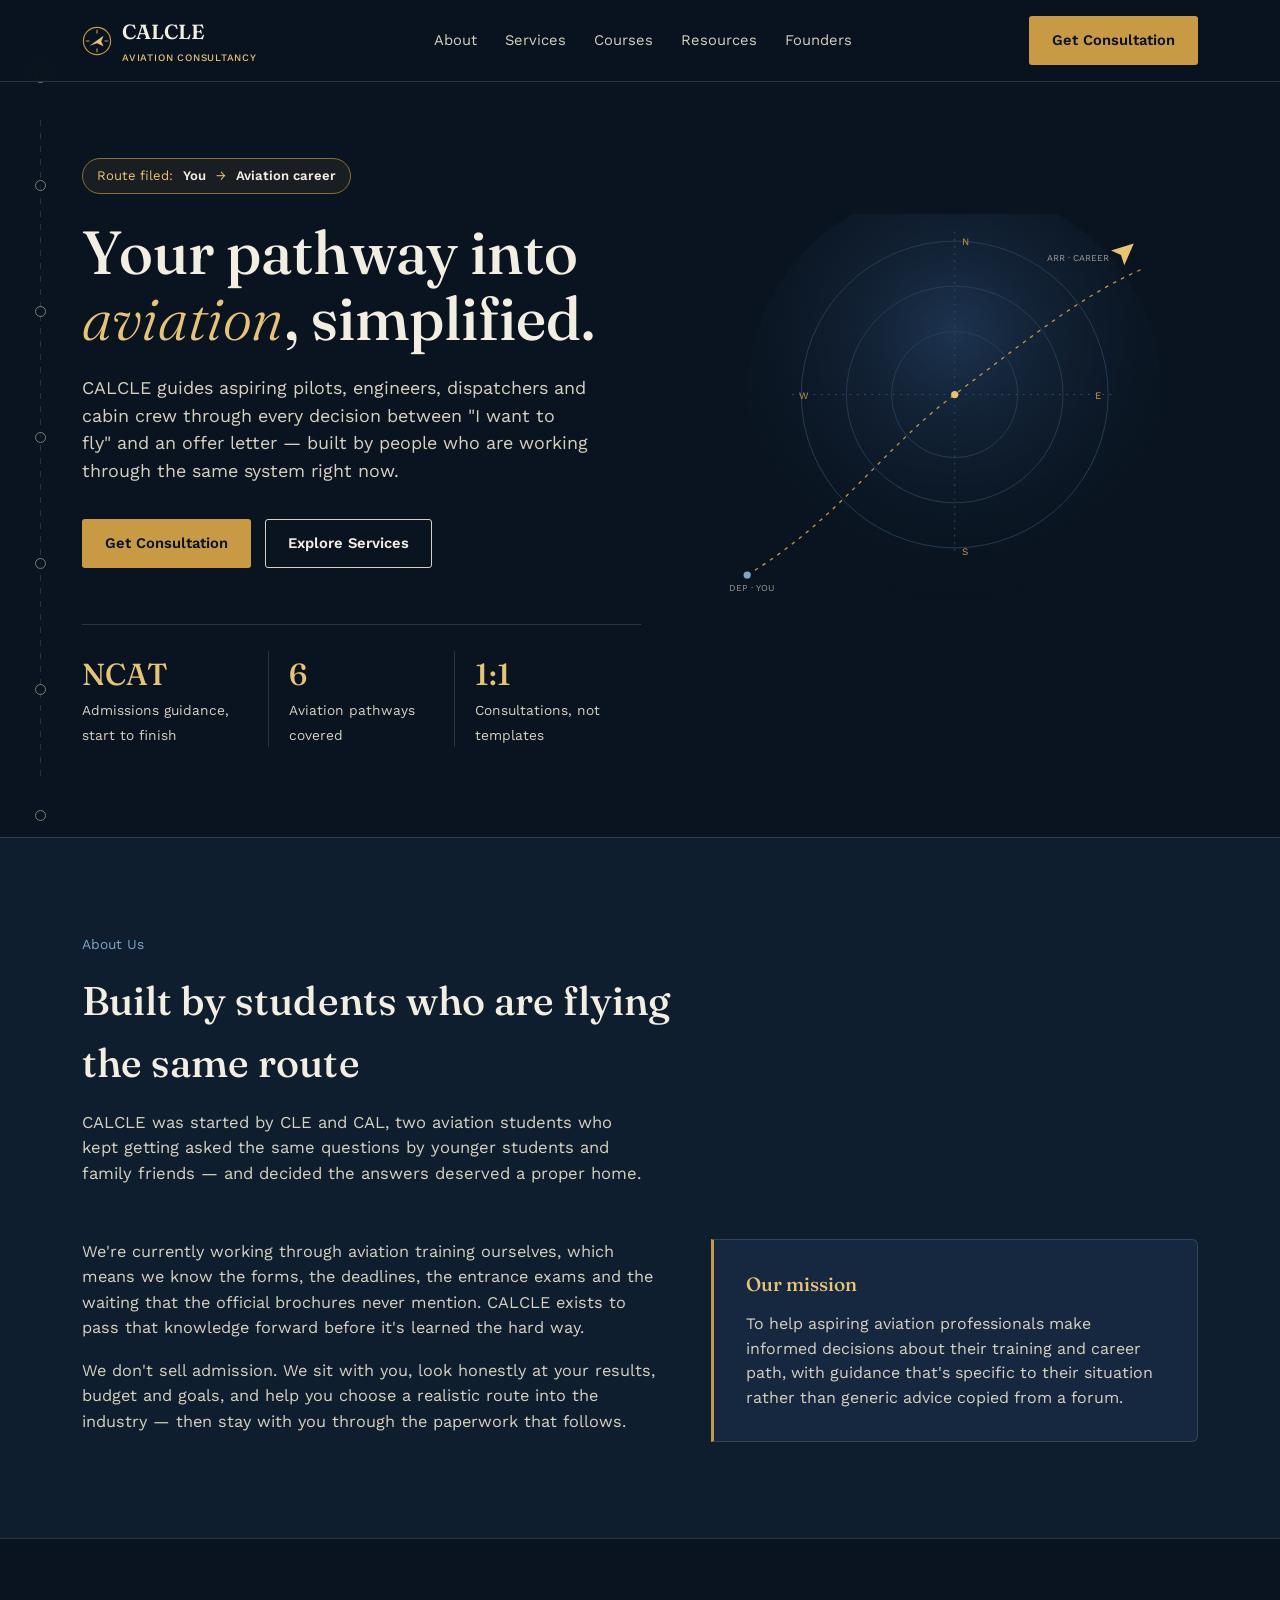
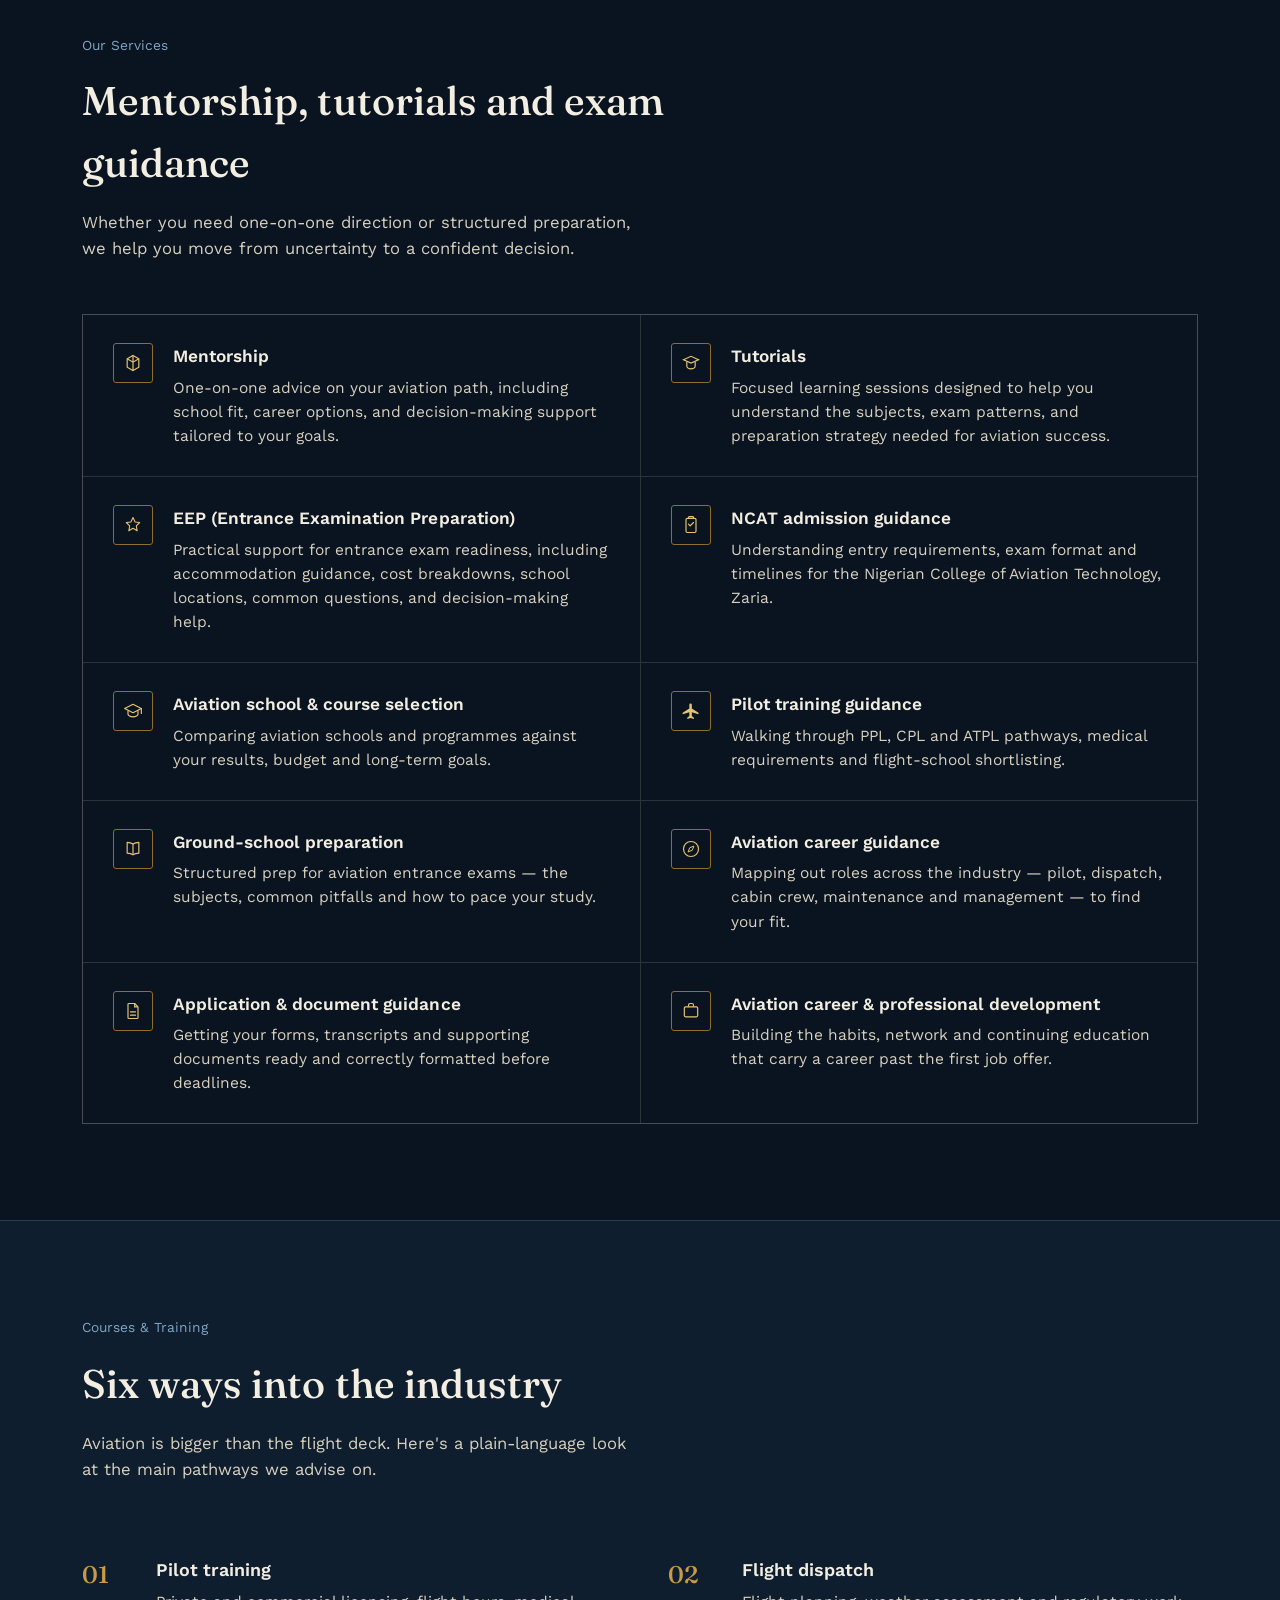
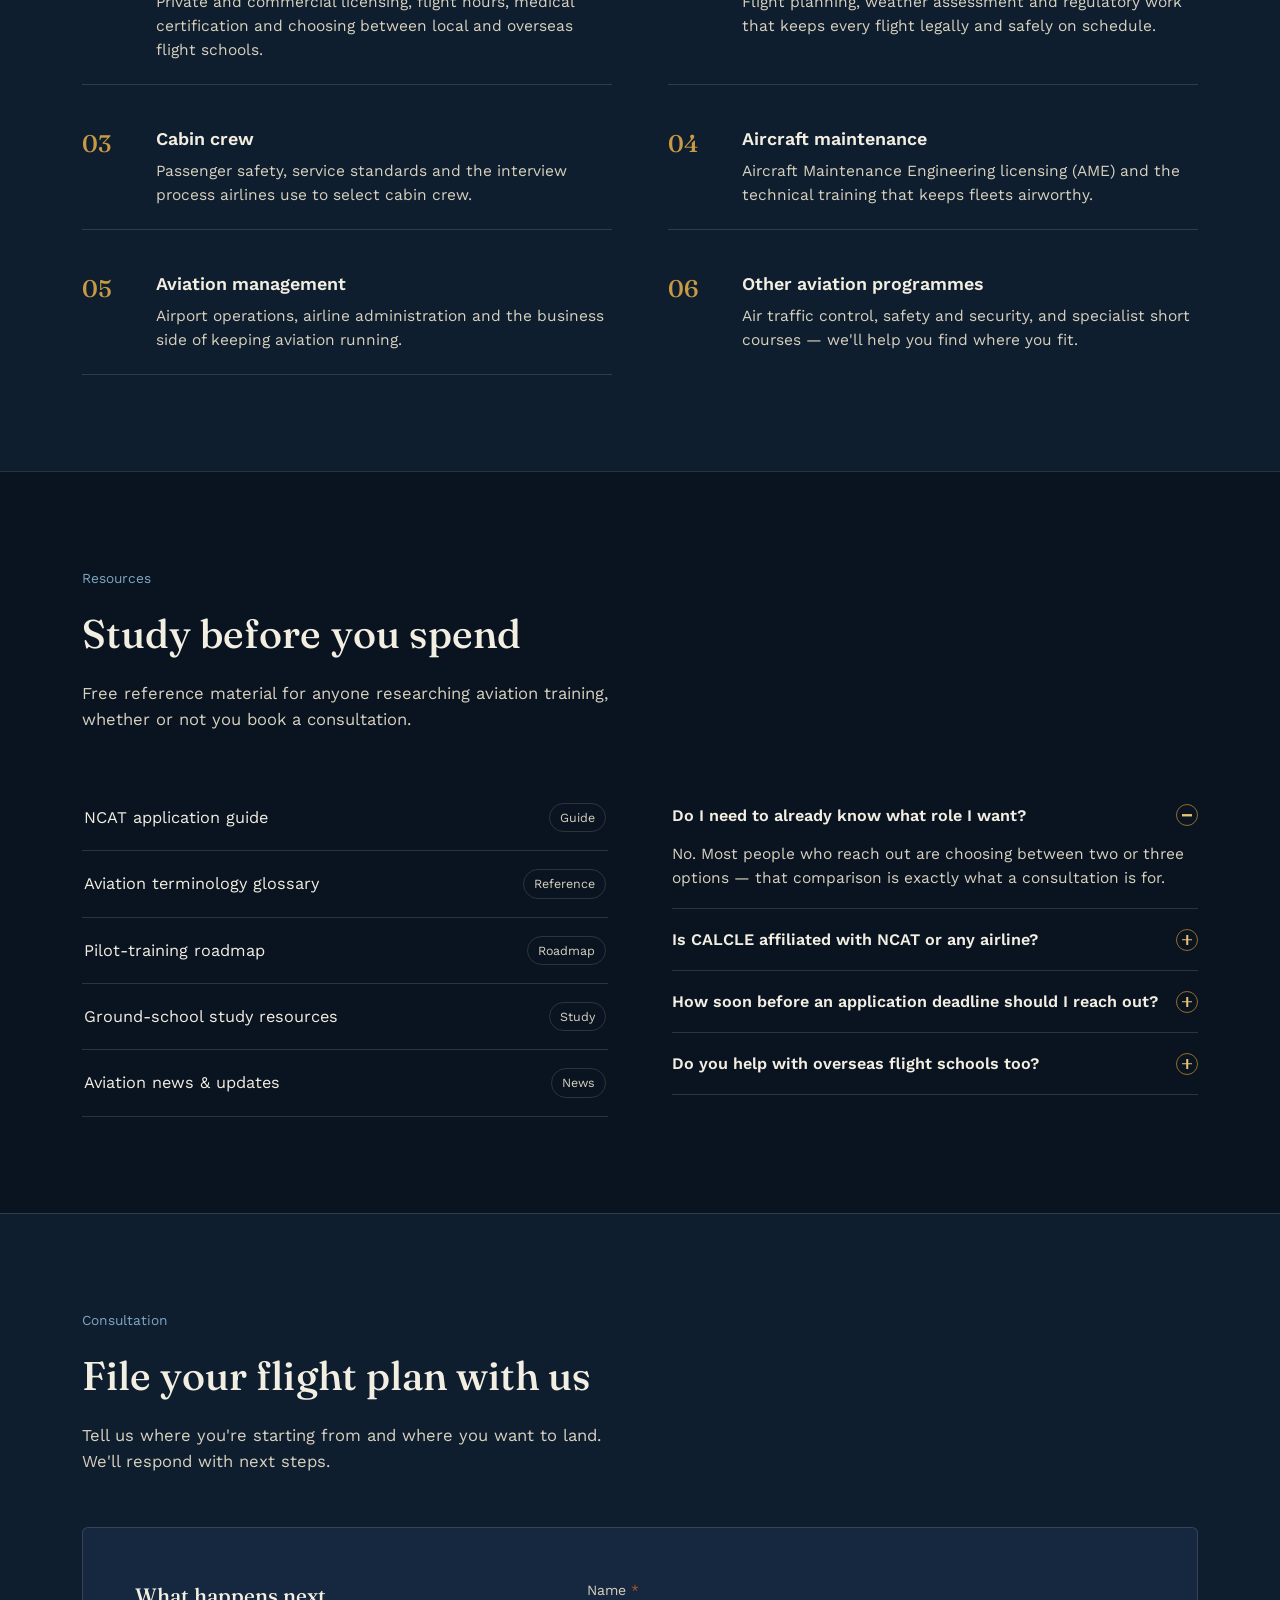
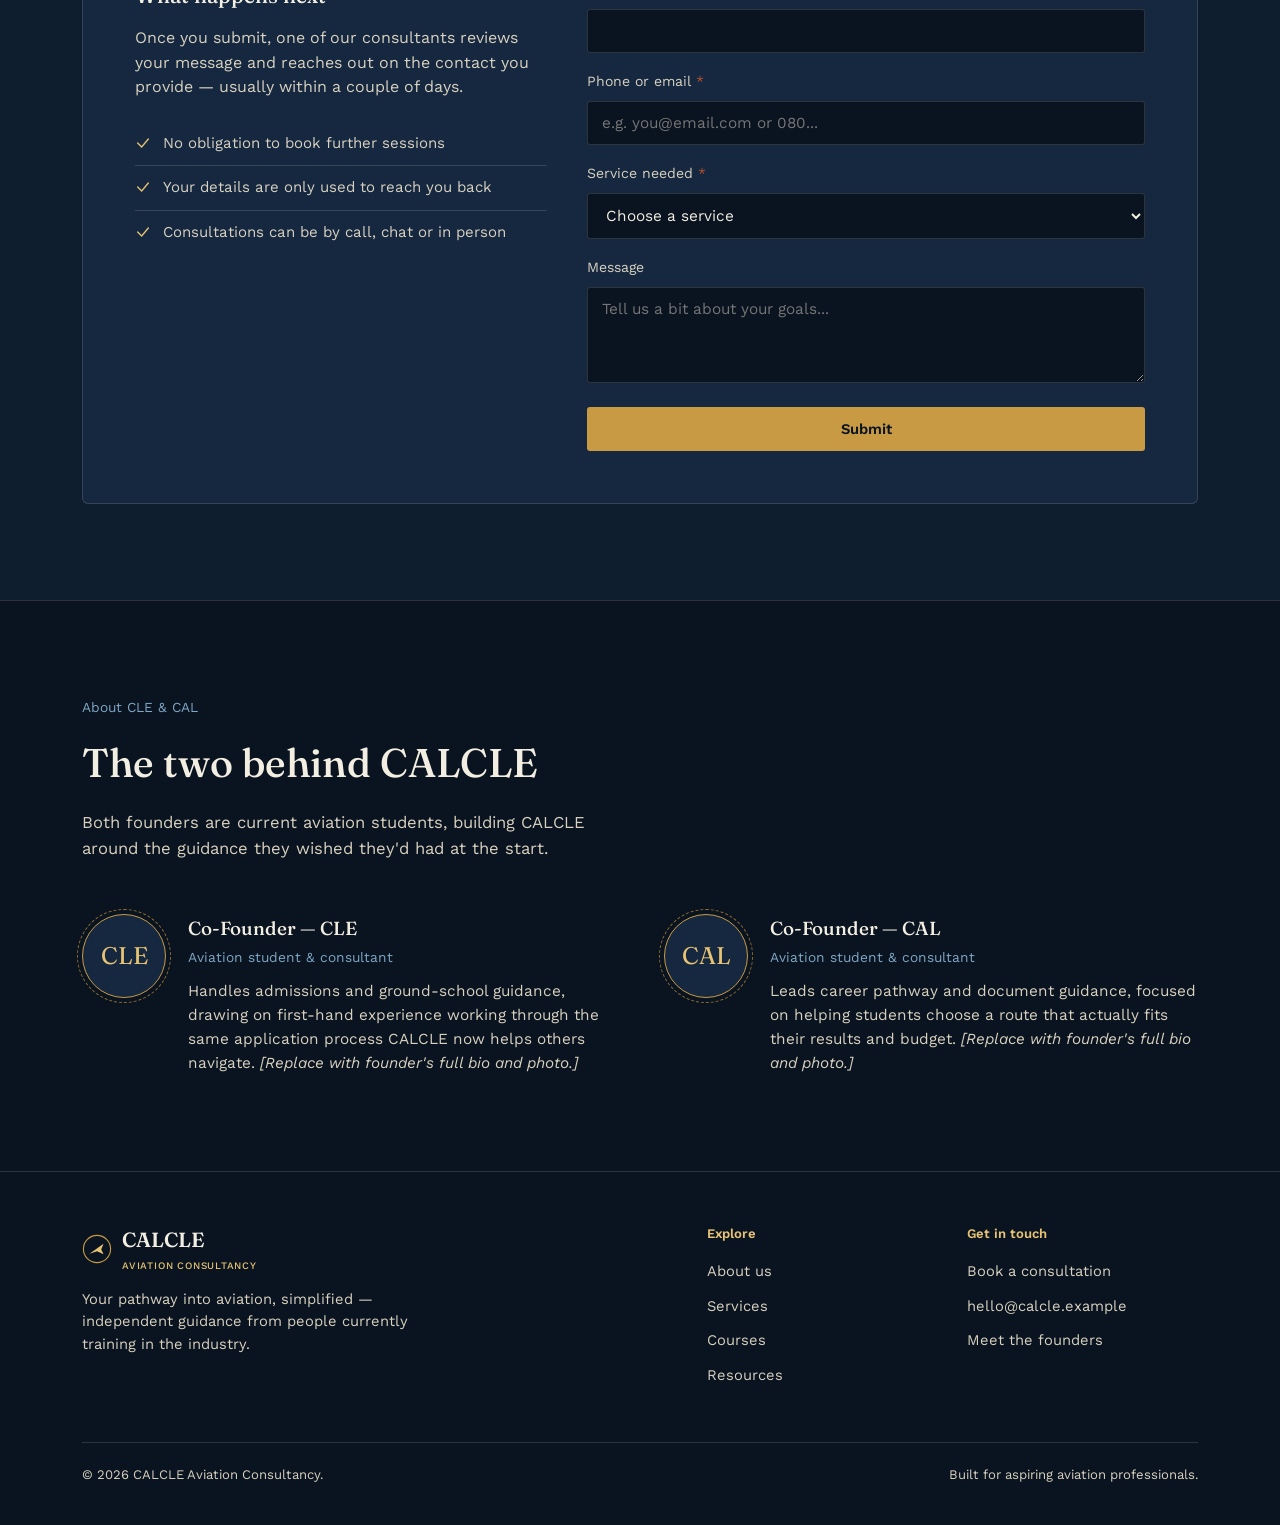
==== index.html @ 0a163676 "new update" ====
<!DOCTYPE html>
<html lang="en">
<head>
<meta charset="UTF-8">
<meta name="viewport" content="width=device-width, initial-scale=1.0">
<title>CALCLE Aviation Consultancy — Your pathway into aviation, simplified</title>
<link rel="preconnect" href="https://fonts.googleapis.com">
<link rel="preconnect" href="https://fonts.gstatic.com" crossorigin>
<link href="https://fonts.googleapis.com/css2?family=Fraunces:ital,opsz,wght@0,9..144,300;0,9..144,500;0,9..144,600;1,9..144,400&family=Work+Sans:wght@400;500;600;700&display=swap" rel="stylesheet">
<link rel="stylesheet" href="styles.css">
</head>
<body>

<div class="route-rail" id="routeRail">
  <div class="wp" data-target="home" style="top:8%"><span>Home</span></div>
  <div class="wp" data-target="about" style="top:20%"><span>About</span></div>
  <div class="wp" data-target="services" style="top:34%"><span>Services</span></div>
  <div class="wp" data-target="courses" style="top:48%"><span>Courses</span></div>
  <div class="wp" data-target="resources" style="top:62%"><span>Resources</span></div>
  <div class="wp" data-target="consultation" style="top:76%"><span>Consultation</span></div>
  <div class="wp" data-target="founders" style="top:90%"><span>Founders</span></div>
</div>

<header>
  <div class="header-inner">
    <a href="#home" class="brand">
      <svg viewBox="0 0 32 32" fill="none" xmlns="http://www.w3.org/2000/svg">
        <circle cx="16" cy="16" r="14.5" stroke="#C99A44" stroke-width="1.2"/>
        <path d="M16 4v4M16 24v4M4 16h4M24 16h4" stroke="#C99A44" stroke-width="1.2"/>
        <path d="M8 21L23 10.5L20.5 16.5L23 21.5L16 18.5L8 21Z" fill="#E7C374"/>
      </svg>
      <span>CALCLE<small>AVIATION CONSULTANCY</small></span>
    </a>
    <nav class="primary" aria-label="Primary">
      <ul>
        <li><a href="#about">About</a></li>
        <li><a href="#services">Services</a></li>
        <li><a href="#courses">Courses</a></li>
        <li><a href="#resources">Resources</a></li>
        <li><a href="#founders">Founders</a></li>
      </ul>
    </nav>
    <a href="#consultation" class="btn btn-primary header-cta">Get Consultation</a>
    <button class="menu-toggle" id="menuToggle" aria-label="Open menu" aria-expanded="false">
      <svg width="20" height="20" viewBox="0 0 24 24" fill="none"><path d="M3 6h18M3 12h18M3 18h18" stroke="#F3EEE2" stroke-width="1.6" stroke-linecap="round"/></svg>
    </button>
  </div>
  <div class="mobile-nav" id="mobileNav">
    <a href="#about">About</a>
    <a href="#services">Services</a>
    <a href="#courses">Courses</a>
    <a href="#resources">Resources</a>
    <a href="#founders">Founders</a>
    <a href="#consultation" class="btn btn-primary">Get Consultation</a>
  </div>
</header>

<main>

  <!-- HOME -->
  <section class="hero" id="home">
    <div class="wrap">
      <div class="hero-copy">
        <span class="flight-tag">Route filed: <b>You</b> → <b>Aviation career</b></span>
        <h1>Your pathway into <em>aviation</em>, simplified.</h1>
        <p class="lede">CALCLE guides aspiring pilots, engineers, dispatchers and cabin crew through every decision between "I want to fly" and an offer letter — built by people who are working through the same system right now.</p>
        <div class="cta-row">
          <a href="#consultation" class="btn btn-primary">Get Consultation</a>
          <a href="#services" class="btn btn-ghost">Explore Services</a>
        </div>
        <div class="hero-stats">
          <div><strong>NCAT</strong><span>Admissions guidance, start to finish</span></div>
          <div><strong>6</strong><span>Aviation pathways covered</span></div>
          <div><strong>1:1</strong><span>Consultations, not templates</span></div>
        </div>
      </div>
      <div class="hero-art" aria-hidden="true">
        <svg viewBox="0 0 560 520" xmlns="http://www.w3.org/2000/svg">
          <defs>
            <radialGradient id="glow" cx="50%" cy="35%" r="65%">
              <stop offset="0%" stop-color="#1D3450"/>
              <stop offset="100%" stop-color="#0A1420" stop-opacity="0"/>
            </radialGradient>
          </defs>
          <circle cx="290" cy="200" r="230" fill="url(#glow)"/>
          <g stroke="#2A4058" stroke-width="1">
            <circle cx="290" cy="200" r="170" fill="none"/>
            <circle cx="290" cy="200" r="120" fill="none"/>
            <circle cx="290" cy="200" r="70" fill="none"/>
          </g>
          <g stroke="#3A5470" stroke-width="1" stroke-dasharray="1 7" stroke-linecap="round">
            <line x1="290" y1="20" x2="290" y2="380"/>
            <line x1="110" y1="200" x2="470" y2="200"/>
          </g>
          <g fill="#C99A44" font-family="Work Sans" font-size="11">
            <text x="298" y="34">N</text>
            <text x="298" y="378">S</text>
            <text x="446" y="205">E</text>
            <text x="118" y="205">W</text>
          </g>
          <path d="M60 400 C 160 340, 210 260, 290 200 S 430 90, 500 60" stroke="#C99A44" stroke-width="1.4" fill="none" stroke-dasharray="4 6"/>
          <circle cx="60" cy="400" r="4" fill="#7FA6C4"/>
          <circle cx="290" cy="200" r="4" fill="#E7C374"/>
          <g transform="translate(478,42) rotate(48)">
            <path d="M0 -14 L11 10 L0 5 L-11 10 Z" fill="#E7C374"/>
          </g>
          <g fill="#D8D1BF" font-family="Work Sans" font-size="10" opacity="0.7">
            <text x="40" y="418">DEP · YOU</text>
            <text x="392" y="52">ARR · CAREER</text>
          </g>
        </svg>
      </div>
    </div>
  </section>

  <!-- ABOUT -->
  <section class="section alt" id="about">
    <div class="wrap">
      <div class="section-head">
        <span class="kicker">About Us</span>
        <h2>Built by students who are flying the same route</h2>
        <p>CALCLE was started by CLE and CAL, two aviation students who kept getting asked the same questions by younger students and family friends — and decided the answers deserved a proper home.</p>
      </div>
      <div class="about-grid">
        <div class="about-copy">
          <p>We're currently working through aviation training ourselves, which means we know the forms, the deadlines, the entrance exams and the waiting that the official brochures never mention. CALCLE exists to pass that knowledge forward before it's learned the hard way.</p>
          <p>We don't sell admission. We sit with you, look honestly at your results, budget and goals, and help you choose a realistic route into the industry — then stay with you through the paperwork that follows.</p>
        </div>
        <div class="mission-card">
          <h3>Our mission</h3>
          <p>To help aspiring aviation professionals make informed decisions about their training and career path, with guidance that's specific to their situation rather than generic advice copied from a forum.</p>
        </div>
      </div>
    </div>
  </section>

  <!-- SERVICES -->
  <section class="section" id="services">
    <div class="wrap">
      <div class="section-head">
        <span class="kicker">Our Services</span>
        <h2>Mentorship, tutorials and exam guidance</h2>
        <p>Whether you need one-on-one direction or structured preparation, we help you move from uncertainty to a confident decision.</p>
      </div>
      <div class="service-list">
        <div class="service-strip">
          <div class="icon">
            <svg viewBox="0 0 24 24" fill="none"><path d="M12 3l7 4v10l-7 4-7-4V7l7-4z" stroke="currentColor" stroke-width="1.4"/><path d="M12 3v18M5 7l7 4 7-4" stroke="currentColor" stroke-width="1.4"/></svg>
          </div>
          <div><h3>Mentorship</h3><p>One-on-one advice on your aviation path, including school fit, career options, and decision-making support tailored to your goals.</p></div>
        </div>
        <div class="service-strip">
          <div class="icon">
            <svg viewBox="0 0 24 24" fill="none"><path d="M3 8l9-4 9 4-9 4-9-4z" stroke="currentColor" stroke-width="1.4"/><path d="M7 10.5V16c0 1.4 2.2 3 5 3s5-1.6 5-3v-5.5" stroke="currentColor" stroke-width="1.4"/></svg>
          </div>
          <div><h3>Tutorials</h3><p>Focused learning sessions designed to help you understand the subjects, exam patterns, and preparation strategy needed for aviation success.</p></div>
        </div>
        <div class="service-strip">
          <div class="icon">
            <svg viewBox="0 0 24 24" fill="none"><path d="M12 3l2.5 5.5L20 9l-4 4 1 6-5-3-5 3 1-6-4-4 5.5-.5L12 3z" stroke="currentColor" stroke-width="1.3" stroke-linejoin="round"/></svg>
          </div>
          <div><h3>EEP (Entrance Examination Preparation)</h3><p>Practical support for entrance exam readiness, including accommodation guidance, cost breakdowns, school locations, common questions, and decision-making help.</p></div>
        </div>
        <div class="service-strip">
          <div class="icon">
            <svg viewBox="0 0 24 24" fill="none"><rect x="6" y="4" width="12" height="17" rx="1.5" stroke="currentColor" stroke-width="1.4"/><path d="M9 4V3a1 1 0 011-1h4a1 1 0 011 1v1" stroke="currentColor" stroke-width="1.4"/><path d="M9 11l2 2 4-4" stroke="currentColor" stroke-width="1.4" stroke-linecap="round" stroke-linejoin="round"/></svg>
          </div>
          <div><h3>NCAT admission guidance</h3><p>Understanding entry requirements, exam format and timelines for the Nigerian College of Aviation Technology, Zaria.</p></div>
        </div>
        <div class="service-strip">
          <div class="icon">
            <svg viewBox="0 0 24 24" fill="none"><path d="M12 4L2 9l10 5 10-5-10-5z" stroke="currentColor" stroke-width="1.4" stroke-linejoin="round"/><path d="M6 11.5V16c0 1.4 2.7 3 6 3s6-1.6 6-3v-4.5" stroke="currentColor" stroke-width="1.4"/><path d="M22 9v6" stroke="currentColor" stroke-width="1.4" stroke-linecap="round"/></svg>
          </div>
          <div><h3>Aviation school &amp; course selection</h3><p>Comparing aviation schools and programmes against your results, budget and long-term goals.</p></div>
        </div>
        <div class="service-strip">
          <div class="icon">
            <svg viewBox="0 0 24 24" fill="none"><path d="M21 16v-2l-8-5V4.5a1.5 1.5 0 00-3 0V9l-8 5v2l8-2.5V18l-2.5 2v1.5l4-1 4 1V20l-2.5-2v-4.5l8 2.5z" fill="currentColor"/></svg>
          </div>
          <div><h3>Pilot training guidance</h3><p>Walking through PPL, CPL and ATPL pathways, medical requirements and flight-school shortlisting.</p></div>
        </div>
        <div class="service-strip">
          <div class="icon">
            <svg viewBox="0 0 24 24" fill="none"><path d="M12 6c-1.8-1.3-4.3-2-7-2v13c2.7 0 5.2.7 7 2 1.8-1.3 4.3-2 7-2V4c-2.7 0-5.2.7-7 2z" stroke="currentColor" stroke-width="1.4" stroke-linejoin="round"/><path d="M12 6v13" stroke="currentColor" stroke-width="1.4"/></svg>
          </div>
          <div><h3>Ground-school preparation</h3><p>Structured prep for aviation entrance exams — the subjects, common pitfalls and how to pace your study.</p></div>
        </div>
        <div class="service-strip">
          <div class="icon">
            <svg viewBox="0 0 24 24" fill="none"><circle cx="12" cy="12" r="9" stroke="currentColor" stroke-width="1.4"/><path d="M15.5 8.5l-2 5-5 2 2-5 5-2z" stroke="currentColor" stroke-width="1.2" stroke-linejoin="round"/></svg>
          </div>
          <div><h3>Aviation career guidance</h3><p>Mapping out roles across the industry — pilot, dispatch, cabin crew, maintenance and management — to find your fit.</p></div>
        </div>
        <div class="service-strip">
          <div class="icon">
            <svg viewBox="0 0 24 24" fill="none"><path d="M7 3h7l4 4v13a1 1 0 01-1 1H7a1 1 0 01-1-1V4a1 1 0 011-1z" stroke="currentColor" stroke-width="1.4" stroke-linejoin="round"/><path d="M14 3v4h4" stroke="currentColor" stroke-width="1.4"/><path d="M9 13h6M9 17h6" stroke="currentColor" stroke-width="1.4" stroke-linecap="round"/></svg>
          </div>
          <div><h3>Application &amp; document guidance</h3><p>Getting your forms, transcripts and supporting documents ready and correctly formatted before deadlines.</p></div>
        </div>
        <div class="service-strip">
          <div class="icon">
            <svg viewBox="0 0 24 24" fill="none"><rect x="4" y="7" width="16" height="12" rx="1.5" stroke="currentColor" stroke-width="1.4"/><path d="M9 7V5a2 2 0 012-2h2a2 2 0 012 2v2" stroke="currentColor" stroke-width="1.4"/></svg>
          </div>
          <div><h3>Aviation career &amp; professional development</h3><p>Building the habits, network and continuing education that carry a career past the first job offer.</p></div>
        </div>
      </div>
    </div>
  </section>

  <!-- COURSES -->
  <section class="section alt" id="courses">
    <div class="wrap">
      <div class="section-head">
        <span class="kicker">Courses &amp; Training</span>
        <h2>Six ways into the industry</h2>
        <p>Aviation is bigger than the flight deck. Here's a plain-language look at the main pathways we advise on.</p>
      </div>
      <div class="pathways">
        <div class="pathway">
          <span class="code">01</span>
          <div><h3>Pilot training</h3><p>Private and commercial licensing, flight hours, medical certification and choosing between local and overseas flight schools.</p></div>
        </div>
        <div class="pathway">
          <span class="code">02</span>
          <div><h3>Flight dispatch</h3><p>Flight planning, weather assessment and regulatory work that keeps every flight legally and safely on schedule.</p></div>
        </div>
        <div class="pathway">
          <span class="code">03</span>
          <div><h3>Cabin crew</h3><p>Passenger safety, service standards and the interview process airlines use to select cabin crew.</p></div>
        </div>
        <div class="pathway">
          <span class="code">04</span>
          <div><h3>Aircraft maintenance</h3><p>Aircraft Maintenance Engineering licensing (AME) and the technical training that keeps fleets airworthy.</p></div>
        </div>
        <div class="pathway">
          <span class="code">05</span>
          <div><h3>Aviation management</h3><p>Airport operations, airline administration and the business side of keeping aviation running.</p></div>
        </div>
        <div class="pathway">
          <span class="code">06</span>
          <div><h3>Other aviation programmes</h3><p>Air traffic control, safety and security, and specialist short courses — we'll help you find where you fit.</p></div>
        </div>
      </div>
    </div>
  </section>

  <!-- RESOURCES -->
  <section class="section" id="resources">
    <div class="wrap">
      <div class="section-head">
        <span class="kicker">Resources</span>
        <h2>Study before you spend</h2>
        <p>Free reference material for anyone researching aviation training, whether or not you book a consultation.</p>
      </div>
      <div class="resource-grid">
        <div>
          <ul class="resource-links">
            <li><a href="#"><span>NCAT application guide</span><span class="tag">Guide</span></a></li>
            <li><a href="#"><span>Aviation terminology glossary</span><span class="tag">Reference</span></a></li>
            <li><a href="#"><span>Pilot-training roadmap</span><span class="tag">Roadmap</span></a></li>
            <li><a href="#"><span>Ground-school study resources</span><span class="tag">Study</span></a></li>
            <li><a href="#"><span>Aviation news &amp; updates</span><span class="tag">News</span></a></li>
          </ul>
        </div>
        <div class="faq">
          <details open>
            <summary>Do I need to already know what role I want?<span class="plus"></span></summary>
            <p>No. Most people who reach out are choosing between two or three options — that comparison is exactly what a consultation is for.</p>
          </details>
          <details>
            <summary>Is CALCLE affiliated with NCAT or any airline?<span class="plus"></span></summary>
            <p>No. We're an independent consultancy run by aviation students. We guide you through official processes; we don't represent any institution.</p>
          </details>
          <details>
            <summary>How soon before an application deadline should I reach out?<span class="plus"></span></summary>
            <p>As early as possible — ideally a few months out, since document gathering and exam prep both take time.</p>
          </details>
          <details>
            <summary>Do you help with overseas flight schools too?<span class="plus"></span></summary>
            <p>Yes, alongside Nigerian institutions like NCAT — we'll walk through what fits your budget and goals.</p>
          </details>
        </div>
      </div>
    </div>
  </section>

  <!-- CONSULTATION -->
  <section class="section alt" id="consultation">
    <div class="wrap">
      <div class="section-head">
        <span class="kicker">Consultation</span>
        <h2>File your flight plan with us</h2>
        <p>Tell us where you're starting from and where you want to land. We'll respond with next steps.</p>
      </div>
      <div class="consult-panel">
        <div class="consult-info">
          <h3>What happens next</h3>
          <p>Once you submit, one of our consultants reviews your message and reaches out on the contact you provide — usually within a couple of days.</p>
          <ul>
            <li><svg viewBox="0 0 24 24" fill="none"><path d="M4 12l6 6L20 6" stroke="currentColor" stroke-width="2" stroke-linecap="round"/></svg> No obligation to book further sessions</li>
            <li><svg viewBox="0 0 24 24" fill="none"><path d="M4 12l6 6L20 6" stroke="currentColor" stroke-width="2" stroke-linecap="round"/></svg> Your details are only used to reach you back</li>
            <li><svg viewBox="0 0 24 24" fill="none"><path d="M4 12l6 6L20 6" stroke="currentColor" stroke-width="2" stroke-linecap="round"/></svg> Consultations can be by call, chat or in person</li>
          </ul>
        </div>
        <form class="consult-form" id="consultForm" action="https://formspree.io/f/YOUR_FORM_ID" method="POST" novalidate>
          <input type="hidden" name="_subject" value="New consultation request — CALCLE Aviation">
          <input type="text" name="_gotcha" style="display:none" tabindex="-1" autocomplete="off">
          <div class="field" id="field-name">
            <label for="name">Name <span class="req">*</span></label>
            <input type="text" id="name" name="name" autocomplete="name">
            <small class="err">Please enter your name.</small>
          </div>
          <div class="field" id="field-contact">
            <label for="contact">Phone or email <span class="req">*</span></label>
            <input type="text" id="contact" name="contact" autocomplete="email" placeholder="e.g. you@email.com or 080...">
            <small class="err">Please enter a phone number or email.</small>
          </div>
          <div class="field" id="field-service">
            <label for="service">Service needed <span class="req">*</span></label>
            <select id="service" name="service">
              <option value="" selected disabled>Choose a service</option>
              <option>Mentorship</option>
              <option>Tutorials</option>
              <option>EEP (Entrance Examination Preparation)</option>
              <option>NCAT admission guidance</option>
              <option>Aviation school / course selection</option>
              <option>Pilot training guidance</option>
              <option>Ground-school preparation</option>
              <option>Aviation career guidance</option>
              <option>Application / document guidance</option>
              <option>Aviation career &amp; professional development</option>
              <option>Not sure yet</option>
            </select>
            <small class="err">Please choose a service.</small>
          </div>
          <div class="field" id="field-message">
            <label for="message">Message</label>
            <textarea id="message" name="message" placeholder="Tell us a bit about your goals..."></textarea>
          </div>
          <button type="submit" class="btn btn-primary">Submit</button>
          <div class="form-status" id="formStatus">Message received — we'll get back to you shortly.</div>
        </form>
      </div>
    </div>
  </section>

  <!-- FOUNDERS -->
  <section class="section" id="founders">
    <div class="wrap">
      <div class="section-head">
        <span class="kicker">About CLE &amp; CAL</span>
        <h2>The two behind CALCLE</h2>
        <p>Both founders are current aviation students, building CALCLE around the guidance they wished they'd had at the start.</p>
      </div>
      <div class="founders">
        <div class="founder-card">
          <div class="badge">CLE</div>
          <div class="founder-copy">
            <h3>Co-Founder — CLE</h3>
            <span class="role">Aviation student &amp; consultant</span>
            <p>Handles admissions and ground-school guidance, drawing on first-hand experience working through the same application process CALCLE now helps others navigate. <em>[Replace with founder's full bio and photo.]</em></p>
          </div>
        </div>
        <div class="founder-card">
          <div class="badge">CAL</div>
          <div class="founder-copy">
            <h3>Co-Founder — CAL</h3>
            <span class="role">Aviation student &amp; consultant</span>
            <p>Leads career pathway and document guidance, focused on helping students choose a route that actually fits their results and budget. <em>[Replace with founder's full bio and photo.]</em></p>
          </div>
        </div>
      </div>
    </div>
  </section>

</main>

<footer>
  <div class="wrap">
    <div class="footer-grid">
      <div class="footer-brand">
        <a href="#home" class="brand">
          <svg viewBox="0 0 32 32" fill="none" xmlns="http://www.w3.org/2000/svg">
            <circle cx="16" cy="16" r="14.5" stroke="#C99A44" stroke-width="1.2"/>
            <path d="M8 21L23 10.5L20.5 16.5L23 21.5L16 18.5L8 21Z" fill="#E7C374"/>
          </svg>
          <span>CALCLE<small>AVIATION CONSULTANCY</small></span>
        </a>
        <p>Your pathway into aviation, simplified — independent guidance from people currently training in the industry.</p>
      </div>
      <div class="footer-cols">
        <div>
          <h4>Explore</h4>
          <ul>
            <li><a href="#about">About us</a></li>
            <li><a href="#services">Services</a></li>
            <li><a href="#courses">Courses</a></li>
            <li><a href="#resources">Resources</a></li>
          </ul>
        </div>
        <div>
          <h4>Get in touch</h4>
          <ul>
            <li><a href="#consultation">Book a consultation</a></li>
            <li><a href="mailto:hello@calcle.example">hello@calcle.example</a></li>
            <li><a href="#founders">Meet the founders</a></li>
          </ul>
        </div>
      </div>
    </div>
    <div class="footer-bottom">
      <span>© 2026 CALCLE Aviation Consultancy.</span>
      <span>Built for aspiring aviation professionals.</span>
    </div>
  </div>
</footer>

<script src="script.js"></script>

</body>
</html>
---- styles.css ----
:root{
    --navy-950:#0A1420;
    --navy-900:#0F1E2E;
    --navy-800:#152840;
    --navy-700:#1D3450;
    --brass-500:#C99A44;
    --brass-300:#E7C374;
    --brass-700:#8F6D2E;
    --paper-100:#F3EEE2;
    --paper-300:#D8D1BF;
    --sky-400:#7FA6C4;
    --rust-500:#B1502E;
    --line:rgba(243,238,226,0.14);
    --radius-s:3px;
    --radius-m:6px;
    --maxw:1180px;
    font-size:16px;
  }

  *{box-sizing:border-box;}
  html{scroll-behavior:smooth;}
  html,body{overflow-x:hidden;width:100%;}
  body{
    margin:0;
    background:var(--navy-950);
    color:var(--paper-100);
    font-family:"Work Sans",sans-serif;
    font-weight:400;
    line-height:1.55;
    -webkit-font-smoothing:antialiased;
  }
  img{max-width:100%;display:block;}
  a{color:inherit;}
  h1,h2,h3,h4{
    font-family:"Fraunces",serif;
    font-weight:500;
    margin:0;
    letter-spacing:0.001em;
  }
  p{margin:0;}
  .wrap{max-width:var(--maxw);margin:0 auto;padding:0 32px;}
  section{position:relative;}

  ::selection{background:var(--brass-500);color:var(--navy-950);}

  /* focus visibility */
  a:focus-visible,button:focus-visible,input:focus-visible,textarea:focus-visible,select:focus-visible,summary:focus-visible{
    outline:2px solid var(--brass-300);
    outline-offset:3px;
  }

  @media (prefers-reduced-motion: reduce){
    html{scroll-behavior:auto;}
    *{animation-duration:0.01ms !important; animation-iteration-count:1 !important; transition-duration:0.01ms !important;}
  }

  /* ---------- Route rail (signature element) ---------- */
  .route-rail{
    position:fixed;
    left:40px;
    top:0;
    bottom:0;
    width:2px;
    z-index:5;
    display:none;
  }
  .route-rail::before{
    content:"";
    position:absolute;
    top:120px;
    bottom:120px;
    left:0;
    width:1px;
    background:repeating-linear-gradient(to bottom, var(--line) 0 6px, transparent 6px 13px);
  }
  .route-rail .wp{
    position:absolute;
    left:-5px;
    width:11px;height:11px;
    border-radius:50%;
    background:var(--navy-950);
    border:1.5px solid var(--paper-300);
    opacity:0.55;
    transition:opacity .25s ease, border-color .25s ease, transform .25s ease;
  }
  .route-rail .wp.active{
    opacity:1;
    border-color:var(--brass-300);
    background:var(--brass-500);
    transform:scale(1.15);
  }
  .route-rail .wp span{
    position:absolute;
    left:20px;
    top:50%;
    transform:translateY(-50%);
    font-size:11px;
    letter-spacing:0.06em;
    color:var(--paper-300);
    white-space:nowrap;
    opacity:0;
    transition:opacity .2s ease;
    pointer-events:none;
  }
  .route-rail .wp.active span{opacity:0.8;}

  @media (min-width:1180px){
    .route-rail{display:block;}
  }

  /* ---------- Header ---------- */
  header{
    position:sticky;
    top:0;
    z-index:20;
    background:rgba(10,20,32,0.86);
    backdrop-filter:blur(10px);
    border-bottom:1px solid var(--line);
  }
  .header-inner{
    display:flex;
    align-items:center;
    justify-content:space-between;
    padding:16px 32px;
    max-width:var(--maxw);
    margin:0 auto;
    gap:24px;
  }
  .brand{
    display:flex;
    align-items:center;
    gap:10px;
    font-family:"Fraunces",serif;
    font-size:1.28rem;
    font-weight:600;
    text-decoration:none;
    color:var(--paper-100);
    flex-shrink:0;
  }
  .brand svg{width:30px;height:30px;flex-shrink:0;}
  .brand small{
    display:block;
    font-family:"Work Sans",sans-serif;
    font-weight:500;
    font-size:0.62rem;
    letter-spacing:0.08em;
    color:var(--brass-300);
    margin-top:2px;
  }
  nav.primary{display:none;}
  nav.primary ul{
    display:flex;
    gap:28px;
    list-style:none;
    margin:0;padding:0;
  }
  nav.primary a{
    text-decoration:none;
    font-size:0.92rem;
    color:var(--paper-300);
    border-bottom:1px solid transparent;
    padding-bottom:3px;
    transition:color .2s ease, border-color .2s ease;
  }
  nav.primary a:hover{color:var(--paper-100);border-color:var(--brass-500);}
  .header-cta{
    display:none;
  }
  .btn{
    display:inline-flex;
    align-items:center;
    gap:8px;
    padding:12px 22px;
    border-radius:var(--radius-s);
    font-size:0.92rem;
    font-weight:600;
    text-decoration:none;
    cursor:pointer;
    border:1px solid transparent;
    font-family:"Work Sans",sans-serif;
    transition:transform .15s ease, background .2s ease, border-color .2s ease, color .2s ease;
  }
  .btn:active{transform:translateY(1px);}
  .btn-primary{background:var(--brass-500);color:var(--navy-950);}
  .btn-primary:hover{background:var(--brass-300);}
  .btn-ghost{background:transparent;color:var(--paper-100);border-color:var(--paper-300);}
  .btn-ghost:hover{border-color:var(--brass-300);color:var(--brass-300);}

  .menu-toggle{
    background:none;border:1px solid var(--line);border-radius:var(--radius-s);
    width:42px;height:42px;
    display:flex;align-items:center;justify-content:center;
    color:var(--paper-100);cursor:pointer;
  }
  @media (min-width:900px){
    nav.primary{display:block;}
    .header-cta{display:inline-flex;}
    .menu-toggle{display:none;}
  }

  .mobile-nav{
    display:none;
    flex-direction:column;
    gap:2px;
    padding:8px 32px 20px;
    border-bottom:1px solid var(--line);
    background:var(--navy-950);
  }
  .mobile-nav.open{display:flex;}
  .mobile-nav a{
    text-decoration:none;color:var(--paper-100);
    padding:12px 4px;
    border-bottom:1px solid var(--line);
    font-size:0.98rem;
  }
  .mobile-nav .btn{margin-top:12px;justify-content:center;}

  /* ---------- Hero ---------- */
  .hero{
    padding:76px 0 90px;
    overflow:hidden;
  }
  .hero .wrap{
    display:grid;
    grid-template-columns:1fr;
    gap:52px;
    align-items:center;
  }
  .flight-tag{
    display:inline-flex;
    align-items:center;
    gap:10px;
    font-size:0.82rem;
    color:var(--brass-300);
    border:1px solid var(--brass-700);
    background:rgba(201,154,68,0.08);
    padding:7px 14px;
    border-radius:999px;
    margin-bottom:26px;
  }
  .flight-tag b{color:var(--paper-100);font-weight:600;}
  .hero h1{
    font-size:clamp(2.4rem,5.4vw,3.8rem);
    line-height:1.08;
    max-width:14ch;
    color:var(--paper-100);
    animation:rise .8s cubic-bezier(.2,.8,.25,1) both;
  }
  .hero h1 em{
    font-style:italic;
    color:var(--brass-300);
    font-weight:300;
  }
  @keyframes rise{
    from{opacity:0;transform:translateY(16px);}
    to{opacity:1;transform:translateY(0);}
  }
  .hero .lede{
    margin-top:22px;
    font-size:1.12rem;
    color:var(--paper-300);
    max-width:46ch;
  }
  .hero .cta-row{
    margin-top:34px;
    display:flex;
    gap:14px;
    flex-wrap:wrap;
  }
  .hero-art{
    position:relative;
  }
  .hero-art svg{width:100%;height:auto;}
  .hero-stats{
    display:grid;
    grid-template-columns:repeat(3,1fr);
    gap:0;
    margin-top:56px;
    border-top:1px solid var(--line);
    padding-top:26px;
  }
  .hero-stats div{padding-right:16px;}
  .hero-stats div + div{border-left:1px solid var(--line);padding-left:20px;}
  .hero-stats strong{
    display:block;
    font-family:"Fraunces",serif;
    font-size:1.9rem;
    font-weight:500;
    color:var(--brass-300);
  }
  .hero-stats span{font-size:0.86rem;color:var(--paper-300);}

  @media (min-width:900px){
    .hero .wrap{grid-template-columns:1.05fr 0.95fr;}
  }

  /* ---------- Section framing ---------- */
  .section{
    padding:96px 0;
    border-top:1px solid var(--line);
  }
  .section.alt{background:var(--navy-900);}
  .section-head{
    max-width:640px;
    margin-bottom:52px;
  }
  .kicker{
    font-size:0.86rem;
    color:var(--sky-400);
    margin-bottom:14px;
    display:block;
  }
  .section-head h2{
    font-size:clamp(1.9rem,3.4vw,2.5rem);
    color:var(--paper-100);
    font-weight:500;
  }
  .section-head p{
    margin-top:16px;
    color:var(--paper-300);
    font-size:1.04rem;
    max-width:56ch;
  }

  /* ---------- About ---------- */
  .about-grid{
    display:grid;
    grid-template-columns:1fr;
    gap:44px;
  }
  .about-copy p{color:var(--paper-300);margin-bottom:18px;font-size:1.02rem;}
  .about-copy p:last-child{margin-bottom:0;}
  .mission-card{
    background:var(--navy-800);
    border:1px solid var(--line);
    border-left:3px solid var(--brass-500);
    padding:30px 32px;
    border-radius:0 var(--radius-m) var(--radius-m) 0;
  }
  .mission-card h3{
    font-size:1.2rem;
    color:var(--brass-300);
    font-weight:500;
    margin-bottom:12px;
  }
  .mission-card p{color:var(--paper-300);}
  @media (min-width:900px){
    .about-grid{grid-template-columns:1.2fr 1fr;}
  }

  /* ---------- Services ---------- */
  .service-list{
    display:grid;
    grid-template-columns:1fr;
    gap:1px;
    background:var(--line);
    border:1px solid var(--line);
  }
  .service-strip{
    background:var(--navy-950);
    padding:28px 30px;
    display:grid;
    grid-template-columns:auto 1fr;
    gap:20px;
    align-items:start;
    transition:background .2s ease;
  }
  .section.alt .service-strip{background:var(--navy-900);}
  .service-strip:hover{background:var(--navy-800);}
  .service-strip .icon{
    width:40px;height:40px;
    flex-shrink:0;
    border:1px solid var(--brass-700);
    border-radius:var(--radius-s);
    display:flex;align-items:center;justify-content:center;
    color:var(--brass-300);
  }
  .service-strip .icon svg{width:20px;height:20px;}
  .service-strip h3{
    font-size:1.08rem;
    font-weight:600;
    font-family:"Work Sans",sans-serif;
    color:var(--paper-100);
    margin-bottom:6px;
  }
  .service-strip p{color:var(--paper-300);font-size:0.97rem;}
  @media (min-width:760px){
    .service-list{grid-template-columns:1fr 1fr;}
  }

  /* ---------- Courses ---------- */
  .pathways{
    display:grid;
    grid-template-columns:1fr;
    gap:18px;
  }
  .pathway{
    display:grid;
    grid-template-columns:56px 1fr;
    gap:18px;
    padding:22px 0;
    border-bottom:1px solid var(--line);
  }
  .pathway:last-child{border-bottom:none;}
  .pathway .code{
    font-family:"Fraunces",serif;
    font-size:1.5rem;
    color:var(--brass-500);
    font-weight:500;
  }
  .pathway h3{
    font-size:1.12rem;
    font-family:"Work Sans",sans-serif;
    font-weight:600;
    color:var(--paper-100);
    margin-bottom:6px;
  }
  .pathway p{color:var(--paper-300);font-size:0.97rem;max-width:60ch;}
  @media (min-width:900px){
    .pathways{grid-template-columns:1fr 1fr;column-gap:56px;}
    .pathway{border-bottom:1px solid var(--line);}
  }

  /* ---------- Resources ---------- */
  .resource-grid{
    display:grid;
    grid-template-columns:1fr;
    gap:40px;
  }
  .resource-links{list-style:none;margin:0;padding:0;}
  .resource-links li{
    border-bottom:1px solid var(--line);
  }
  .resource-links a{
    display:flex;
    justify-content:space-between;
    align-items:center;
    padding:18px 2px;
    text-decoration:none;
    color:var(--paper-100);
    font-size:1.02rem;
  }
  .resource-links a span.tag{
    font-size:0.78rem;
    color:var(--paper-300);
    border:1px solid var(--line);
    padding:4px 10px;
    border-radius:999px;
  }
  .resource-links a:hover{color:var(--brass-300);}

  .faq details{
    border-bottom:1px solid var(--line);
    padding:18px 0;
  }
  .faq summary{
    cursor:pointer;
    list-style:none;
    display:flex;
    justify-content:space-between;
    align-items:center;
    gap:16px;
    font-weight:600;
    color:var(--paper-100);
    font-size:1.01rem;
  }
  .faq summary::-webkit-details-marker{display:none;}
  .faq summary .plus{
    flex-shrink:0;
    width:22px;height:22px;
    border:1px solid var(--brass-700);
    border-radius:50%;
    position:relative;
  }
  .faq summary .plus::before,.faq summary .plus::after{
    content:"";
    position:absolute;
    background:var(--brass-300);
    top:50%;left:50%;
    transform:translate(-50%,-50%);
  }
  .faq summary .plus::before{width:10px;height:1.5px;}
  .faq summary .plus::after{width:1.5px;height:10px;transition:transform .2s ease;}
  .faq details[open] summary .plus::after{transform:translate(-50%,-50%) rotate(90deg);}
  .faq p{margin-top:14px;color:var(--paper-300);font-size:0.97rem;max-width:60ch;}

  @media (min-width:900px){
    .resource-grid{grid-template-columns:1fr 1fr;gap:64px;}
  }

  /* ---------- Consultation ---------- */
  .consult-panel{
    background:var(--navy-800);
    border:1px solid var(--line);
    border-radius:var(--radius-m);
    padding:44px;
    display:grid;
    grid-template-columns:1fr;
    gap:40px;
  }
  .consult-info h3{
    font-size:1.3rem;
    color:var(--paper-100);
    margin-bottom:14px;
    font-weight:500;
  }
  .consult-info p{color:var(--paper-300);margin-bottom:22px;}
  .consult-info ul{list-style:none;margin:0;padding:0;}
  .consult-info li{
    display:flex;
    gap:12px;
    padding:10px 0;
    border-top:1px solid var(--line);
    color:var(--paper-300);
    font-size:0.94rem;
  }
  .consult-info li:first-of-type{border-top:none;}
  .consult-info li svg{width:16px;height:16px;flex-shrink:0;margin-top:3px;color:var(--brass-300);}

  form.consult-form{display:flex;flex-direction:column;gap:18px;}
  .field{display:flex;flex-direction:column;gap:8px;}
  .field label{font-size:0.88rem;color:var(--paper-300);}
  .field .req{color:var(--rust-500);}
  .field input,.field select,.field textarea{
    background:var(--navy-950);
    border:1px solid var(--line);
    border-radius:var(--radius-s);
    padding:12px 14px;
    color:var(--paper-100);
    font-family:"Work Sans",sans-serif;
    font-size:0.96rem;
  }
  .field textarea{resize:vertical;min-height:96px;}
  .field input:focus,.field select:focus,.field textarea:focus{border-color:var(--brass-500);}
  .field small.err{color:var(--rust-500);font-size:0.8rem;display:none;}
  .field.invalid input,.field.invalid select,.field.invalid textarea{border-color:var(--rust-500);}
  .field.invalid small.err{display:block;}
  .consult-form .btn{margin-top:6px;justify-content:center;}
  .form-status{
    display:none;
    padding:14px 16px;
    border-radius:var(--radius-s);
    background:rgba(201,154,68,0.12);
    border:1px solid var(--brass-700);
    color:var(--brass-300);
    font-size:0.92rem;
  }
  .form-status.show{display:block;}
  .form-status.error{
    background:rgba(177,80,46,0.14);
    border-color:var(--rust-500);
    color:#E29276;
  }

  @media (min-width:900px){
    .consult-panel{grid-template-columns:0.85fr 1.15fr;padding:52px;}
  }

  /* ---------- Founders ---------- */
  .founders{
    display:grid;
    grid-template-columns:1fr;
    gap:36px;
  }
  .founder-card{
    display:flex;
    gap:22px;
    align-items:flex-start;
  }
  .badge{
    width:84px;height:84px;
    border-radius:50%;
    flex-shrink:0;
    background:var(--navy-800);
    border:1.5px solid var(--brass-500);
    display:flex;align-items:center;justify-content:center;
    font-family:"Fraunces",serif;
    font-size:1.5rem;
    color:var(--brass-300);
    position:relative;
  }
  .badge::after{
    content:"";
    position:absolute;
    inset:-6px;
    border-radius:50%;
    border:1px dashed var(--brass-700);
  }
  .founder-copy h3{
    font-size:1.18rem;
    color:var(--paper-100);
    font-weight:500;
  }
  .founder-copy .role{
    display:block;
    font-size:0.86rem;
    color:var(--sky-400);
    margin-top:4px;
    margin-bottom:12px;
  }
  .founder-copy p{color:var(--paper-300);font-size:0.96rem;}
  @media (min-width:760px){
    .founders{grid-template-columns:1fr 1fr;gap:48px;}
  }

  /* ---------- Footer ---------- */
  footer{
    padding:52px 0 40px;
    border-top:1px solid var(--line);
  }
  .footer-grid{
    display:grid;
    grid-template-columns:1fr;
    gap:36px;
  }
  .footer-brand .brand{margin-bottom:14px;}
  .footer-brand p{color:var(--paper-300);font-size:0.92rem;max-width:40ch;}
  .footer-cols{
    display:grid;
    grid-template-columns:1fr 1fr;
    gap:28px;
  }
  .footer-cols h4{
    font-size:0.82rem;
    color:var(--brass-300);
    font-weight:600;
    margin-bottom:14px;
    font-family:"Work Sans",sans-serif;
  }
  .footer-cols ul{list-style:none;margin:0;padding:0;}
  .footer-cols li{margin-bottom:10px;}
  .footer-cols a{text-decoration:none;color:var(--paper-300);font-size:0.92rem;}
  .footer-cols a:hover{color:var(--brass-300);}
  .footer-bottom{
    margin-top:44px;
    padding-top:22px;
    border-top:1px solid var(--line);
    display:flex;
    flex-wrap:wrap;
    justify-content:space-between;
    gap:12px;
    font-size:0.82rem;
    color:var(--paper-300);
  }
  @media (min-width:900px){
    .footer-grid{grid-template-columns:1.2fr 1fr;}
  }

  /* ---------- Phone-width fixes ---------- */
  @media (max-width:640px){
    :root{--maxw:100%;}
    .wrap{padding:0 20px;}
    .header-inner{padding:14px 20px;gap:12px;}
    .brand{font-size:1.08rem;}
    .brand svg{width:26px;height:26px;}
    .brand small{display:none;}
    .mobile-nav{padding:8px 20px 20px;}

    .hero{padding:48px 0 56px;}
    .flight-tag{font-size:0.76rem;padding:6px 12px;}
    .hero h1{max-width:100%;font-size:clamp(2rem,9vw,2.6rem);}
    .hero .lede{font-size:1rem;}
    .cta-row{flex-direction:column;align-items:stretch;}
    .cta-row .btn{width:100%;justify-content:center;}
    .hero-stats{grid-template-columns:1fr;row-gap:16px;margin-top:40px;}
    .hero-stats div{padding-right:0;}
    .hero-stats div + div{border-left:none;padding-left:0;border-top:1px solid var(--line);padding-top:16px;}

    .section{padding:60px 0;}
    .section-head{margin-bottom:36px;}
    .section-head h2{font-size:1.7rem;}

    .service-strip{padding:22px 20px;gap:14px;grid-template-columns:36px 1fr;}
    .service-strip .icon{width:36px;height:36px;}

    .pathway{grid-template-columns:40px 1fr;gap:14px;padding:18px 0;}
    .pathway .code{font-size:1.2rem;}

    .consult-panel{padding:26px 20px;gap:32px;}
    .consult-info li{font-size:0.9rem;}

    .founder-card{flex-direction:column;gap:16px;}
    .badge{width:64px;height:64px;font-size:1.1rem;}

    .footer-cols{grid-template-columns:1fr 1fr;gap:20px;}
    .footer-bottom{flex-direction:column;}

    .resource-links a{gap:10px;padding:16px 2px;font-size:0.95rem;}
    .resource-links a span.tag{flex-shrink:0;font-size:0.72rem;padding:3px 8px;}
    .faq summary{font-size:0.95rem;}
  }
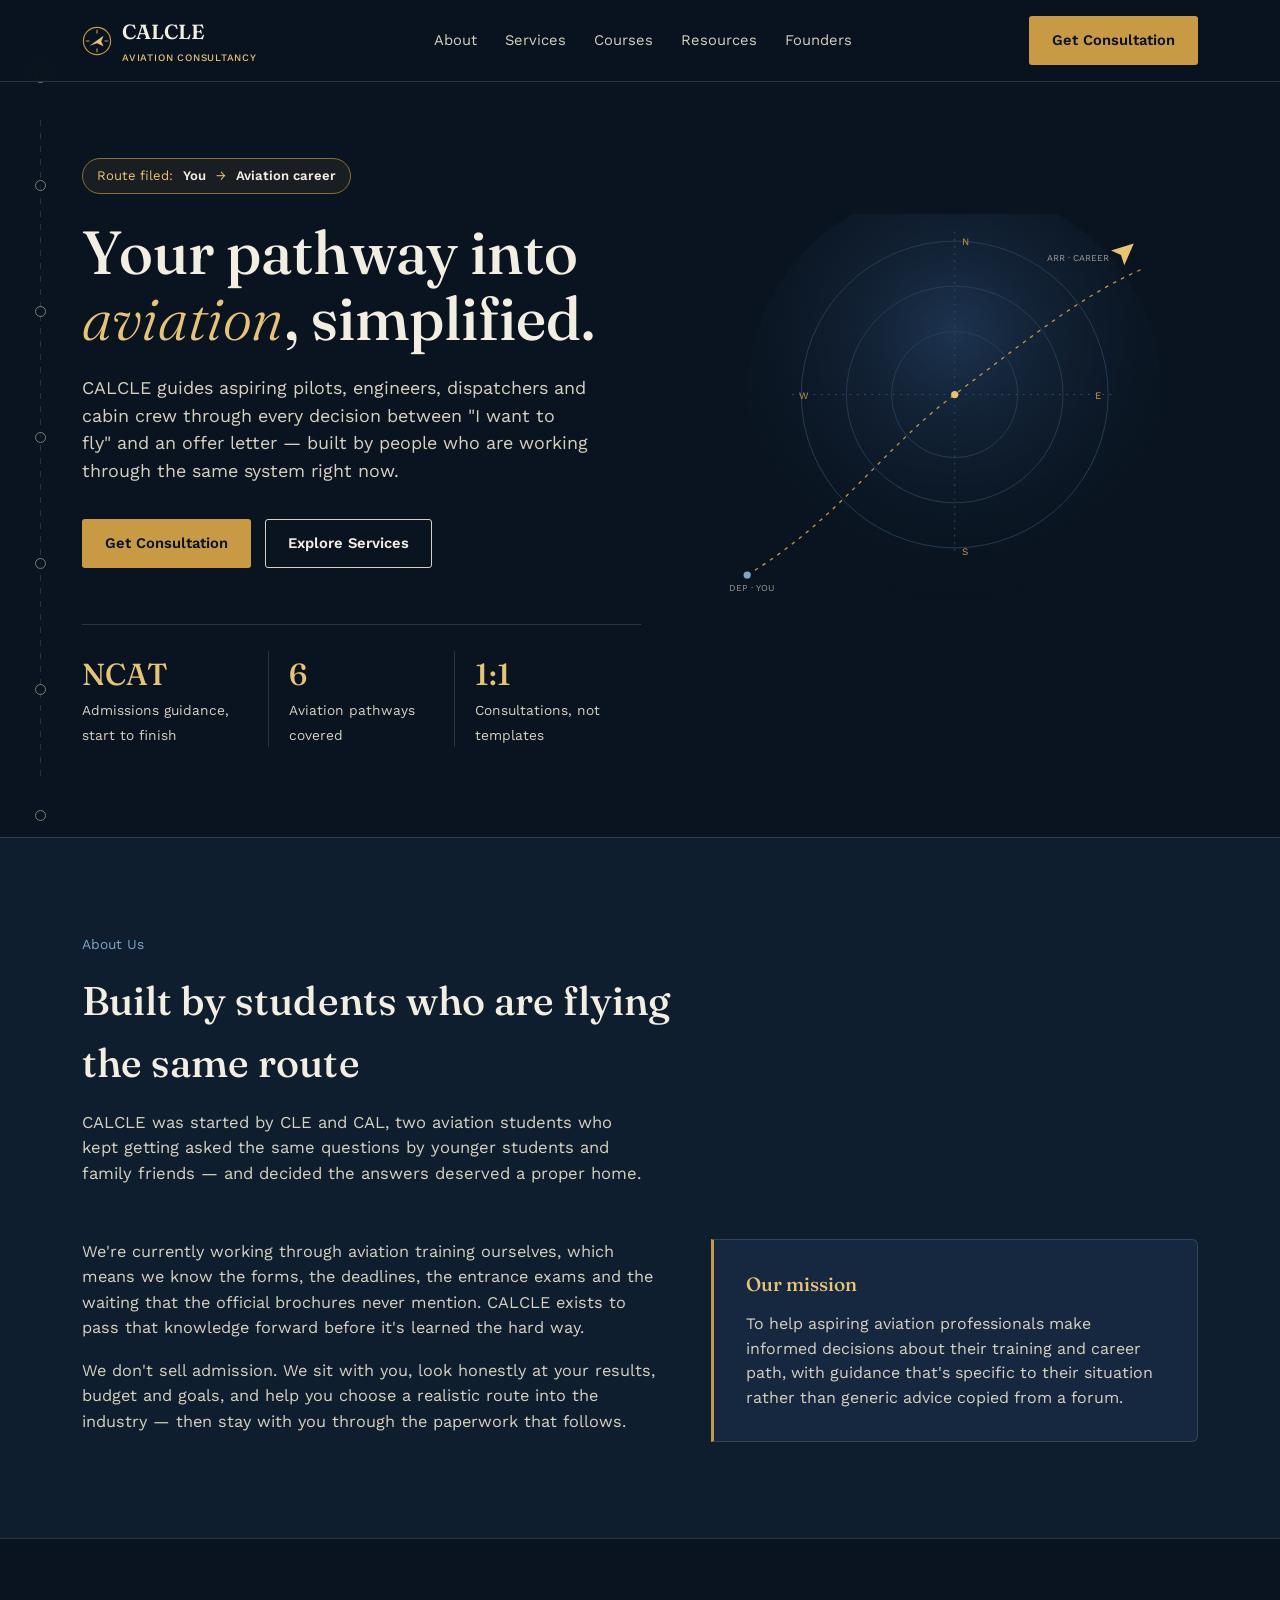
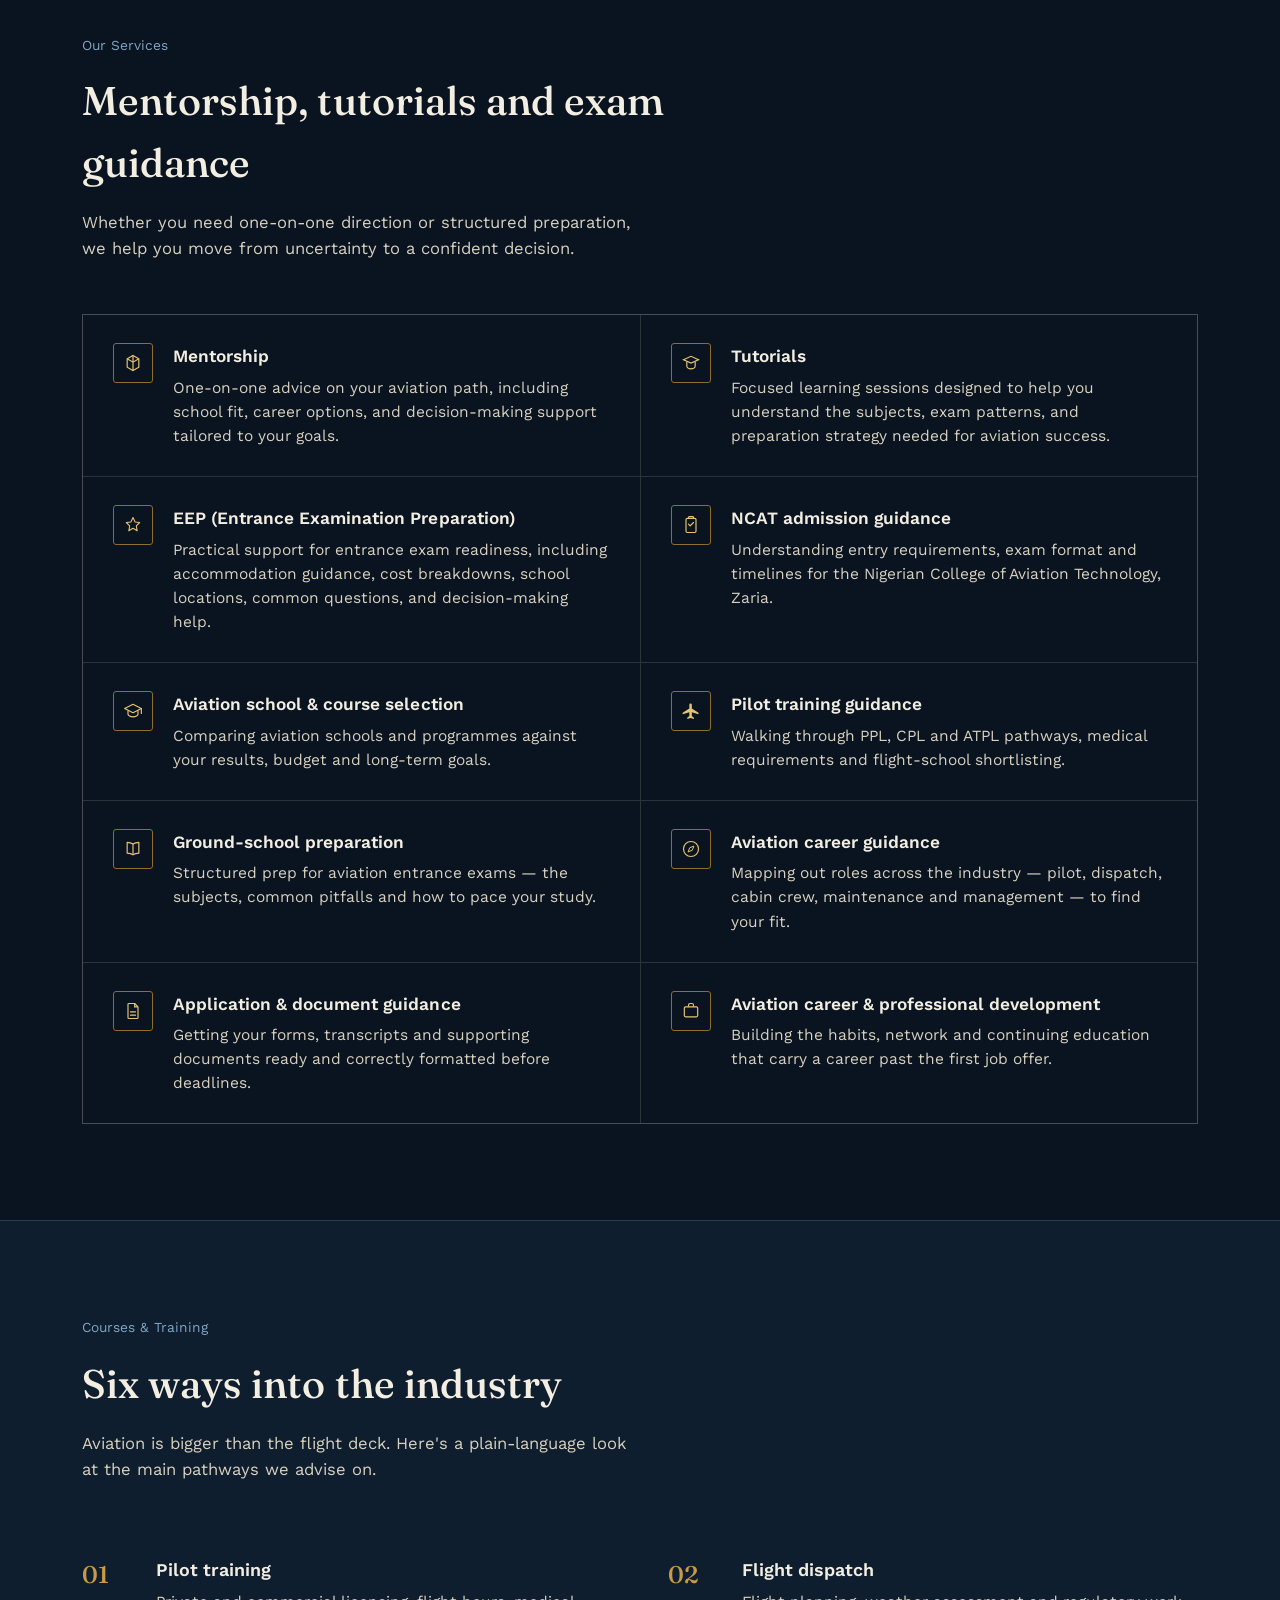
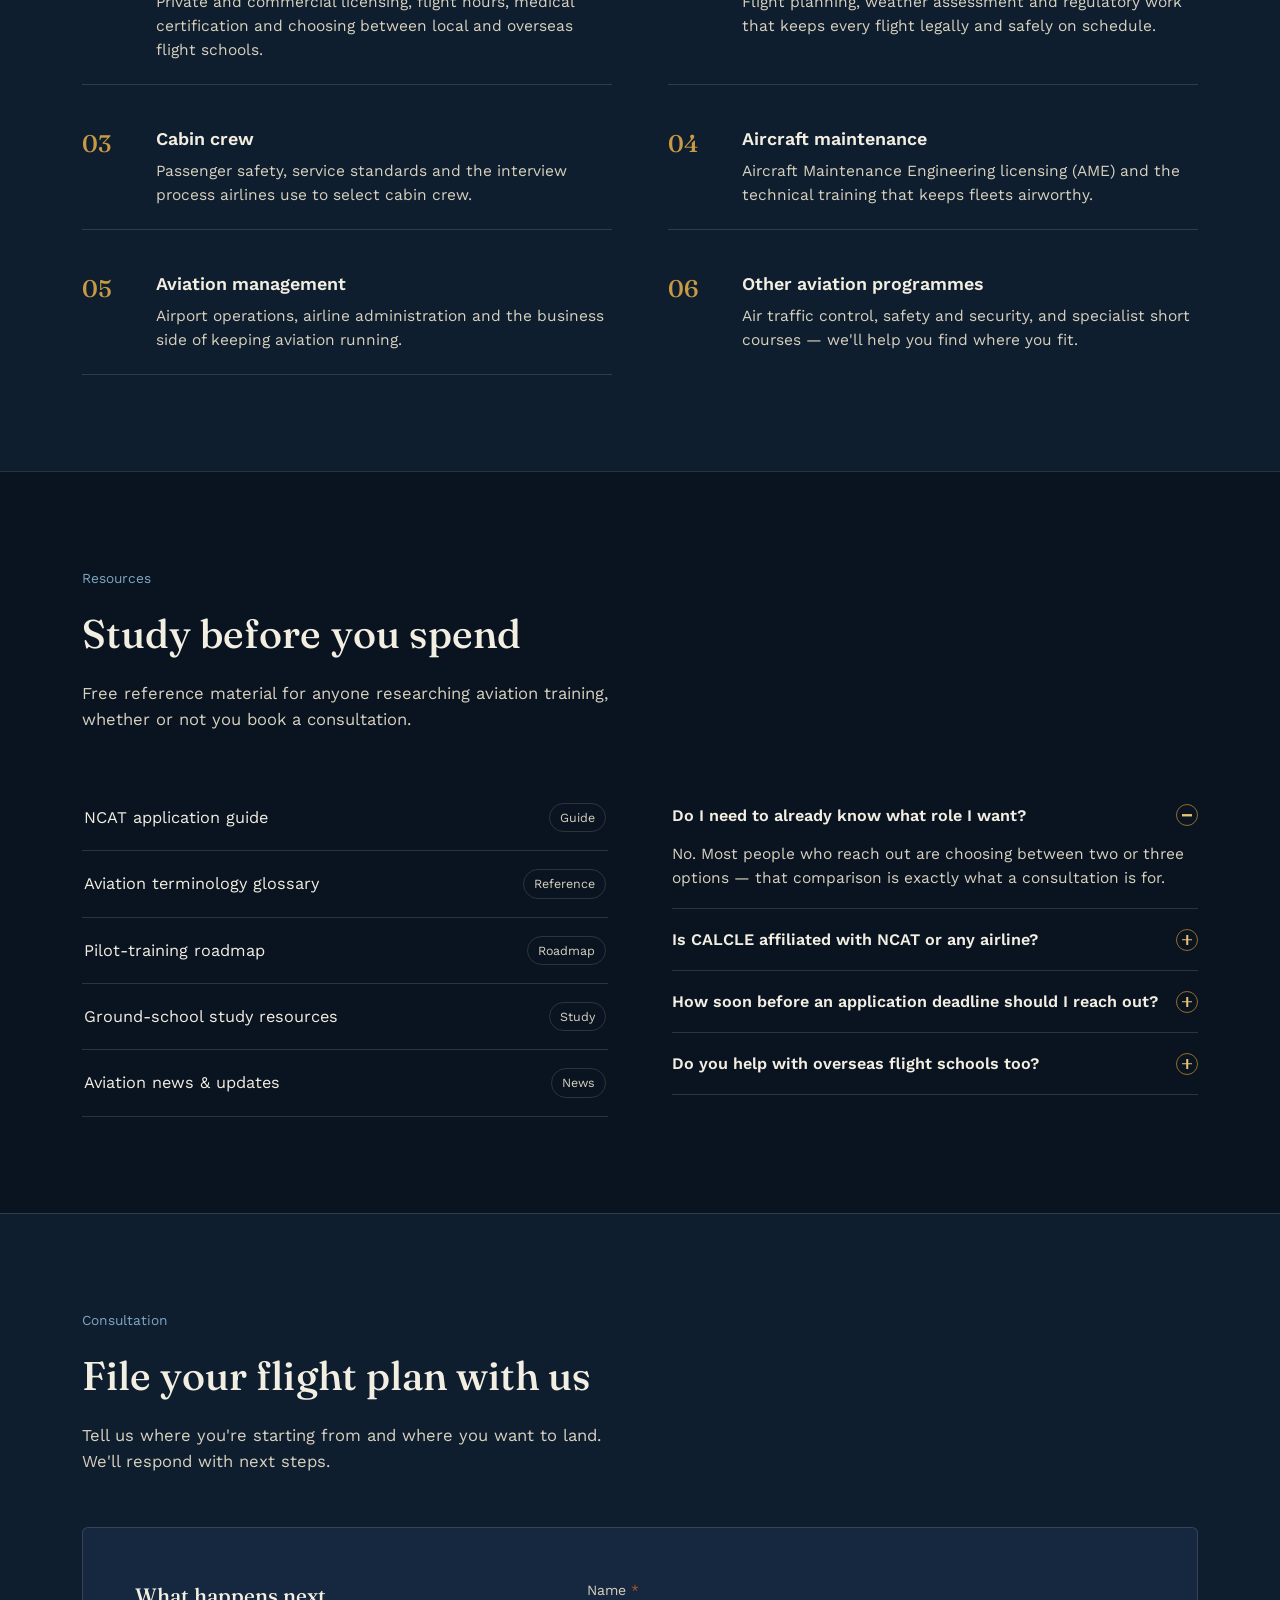
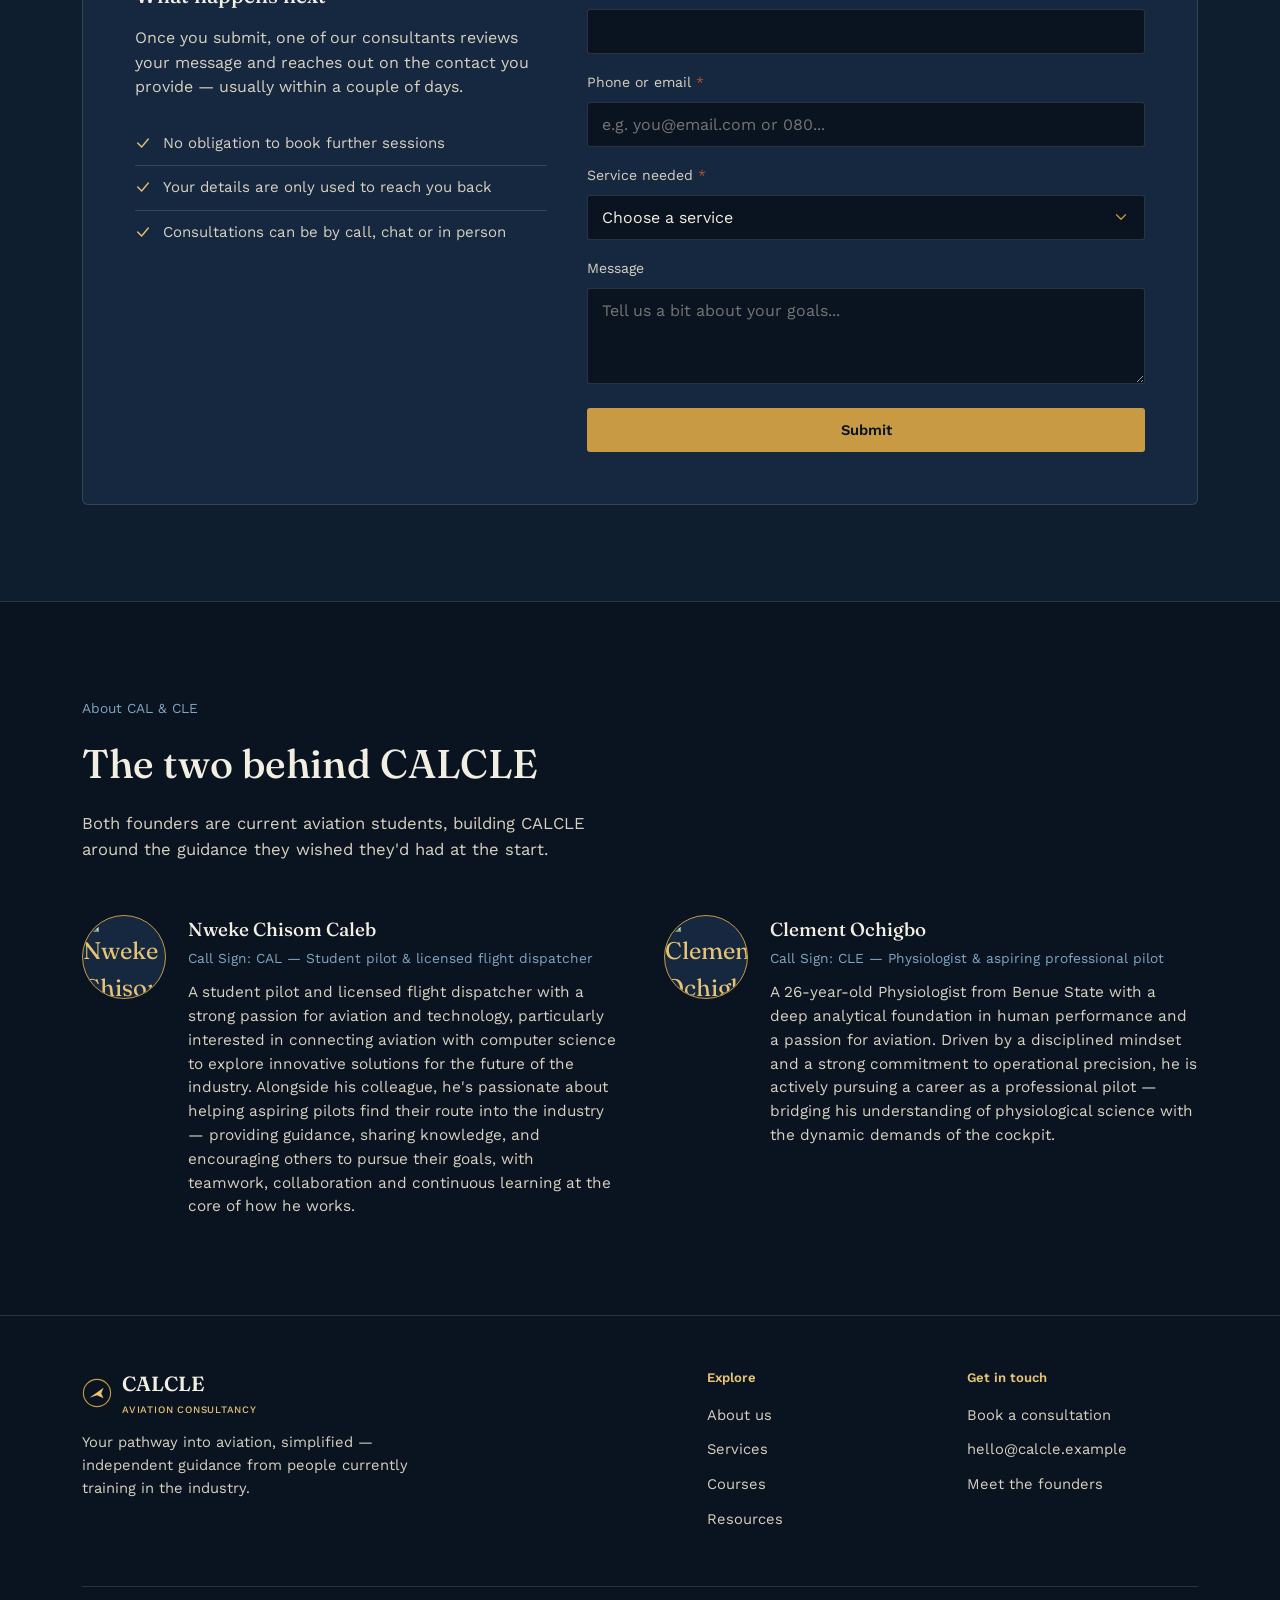
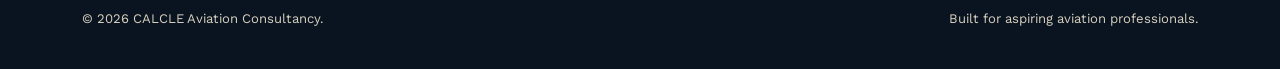
==== commit fbd4290b: "added an update" ====
--- a/index.html
+++ b/index.html
@@ -348,25 +348,25 @@
   <section class="section" id="founders">
     <div class="wrap">
       <div class="section-head">
-        <span class="kicker">About CLE &amp; CAL</span>
+        <span class="kicker">About CAL &amp; CLE</span>
         <h2>The two behind CALCLE</h2>
         <p>Both founders are current aviation students, building CALCLE around the guidance they wished they'd had at the start.</p>
       </div>
       <div class="founders">
         <div class="founder-card">
-          <div class="badge">CLE</div>
+          <div class="badge badge-photo"><img src="images/founder-cal.jpg" alt="Nweke Chisom Caleb, call sign CAL, co-founder of CALCLE Aviation Consultancy, at the Nigerian College of Aviation Technology, Zaria"></div>
           <div class="founder-copy">
-            <h3>Co-Founder — CLE</h3>
-            <span class="role">Aviation student &amp; consultant</span>
-            <p>Handles admissions and ground-school guidance, drawing on first-hand experience working through the same application process CALCLE now helps others navigate. <em>[Replace with founder's full bio and photo.]</em></p>
+            <h3>Nweke Chisom Caleb</h3>
+            <span class="role">Call Sign: CAL — Student pilot &amp; licensed flight dispatcher</span>
+            <p>A student pilot and licensed flight dispatcher with a strong passion for aviation and technology, particularly interested in connecting aviation with computer science to explore innovative solutions for the future of the industry. Alongside his colleague, he's passionate about helping aspiring pilots find their route into the industry — providing guidance, sharing knowledge, and encouraging others to pursue their goals, with teamwork, collaboration and continuous learning at the core of how he works.</p>
           </div>
         </div>
         <div class="founder-card">
-          <div class="badge">CAL</div>
+          <div class="badge badge-photo"><img src="images/founder-cle.jpg" alt="Clement Ochigbo, call sign CLE, co-founder of CALCLE Aviation Consultancy, at the Nigerian College of Aviation Technology, Zaria"></div>
           <div class="founder-copy">
-            <h3>Co-Founder — CAL</h3>
-            <span class="role">Aviation student &amp; consultant</span>
-            <p>Leads career pathway and document guidance, focused on helping students choose a route that actually fits their results and budget. <em>[Replace with founder's full bio and photo.]</em></p>
+            <h3>Clement Ochigbo</h3>
+            <span class="role">Call Sign: CLE — Physiologist &amp; aspiring professional pilot</span>
+            <p>A 26-year-old Physiologist from Benue State with a deep analytical foundation in human performance and a passion for aviation. Driven by a disciplined mindset and a strong commitment to operational precision, he is actively pursuing a career as a professional pilot — bridging his understanding of physiological science with the dynamic demands of the cockpit.</p>
           </div>
         </div>
       </div>
--- a/styles.css
+++ b/styles.css
@@ -19,7 +19,7 @@
 
   *{box-sizing:border-box;}
   html{scroll-behavior:smooth;}
-  html,body{overflow-x:hidden;width:100%;}
+  html,body{overflow-x:hidden;width:100%;color-scheme:dark;}
   body{
     margin:0;
     background:var(--navy-950);
@@ -528,7 +528,17 @@
     padding:12px 14px;
     color:var(--paper-100);
     font-family:"Work Sans",sans-serif;
-    font-size:0.96rem;
+    font-size:16px;
+    width:100%;
+  }
+  .field select{
+    appearance:none;
+    -webkit-appearance:none;
+    background-image:url("data:image/svg+xml;utf8,<svg xmlns='http://www.w3.org/2000/svg' viewBox='0 0 24 24' fill='none'><path d='M6 9l6 6 6-6' stroke='%23C99A44' stroke-width='1.6' stroke-linecap='round' stroke-linejoin='round'/></svg>");
+    background-repeat:no-repeat;
+    background-position:right 14px center;
+    background-size:18px;
+    padding-right:40px;
   }
   .field textarea{resize:vertical;min-height:96px;}
   .field input:focus,.field select:focus,.field textarea:focus{border-color:var(--brass-500);}
@@ -586,6 +596,17 @@
     border-radius:50%;
     border:1px dashed var(--brass-700);
   }
+  .badge-photo{
+    padding:0;
+    overflow:hidden;
+  }
+  .badge-photo img{
+    width:100%;
+    height:100%;
+    object-fit:cover;
+    border-radius:50%;
+    display:block;
+  }
   .founder-copy h3{
     font-size:1.18rem;
     color:var(--paper-100);
@@ -676,8 +697,11 @@
     .pathway{grid-template-columns:40px 1fr;gap:14px;padding:18px 0;}
     .pathway .code{font-size:1.2rem;}
 
-    .consult-panel{padding:26px 20px;gap:32px;}
-    .consult-info li{font-size:0.9rem;}
+    .consult-panel{padding:24px 18px;gap:28px;}
+    .consult-info h3{font-size:1.15rem;}
+    .consult-info li{font-size:0.9rem;padding:9px 0;}
+    form.consult-form{gap:16px;}
+    .field select{background-position:right 12px center;}
 
     .founder-card{flex-direction:column;gap:16px;}
     .badge{width:64px;height:64px;font-size:1.1rem;}
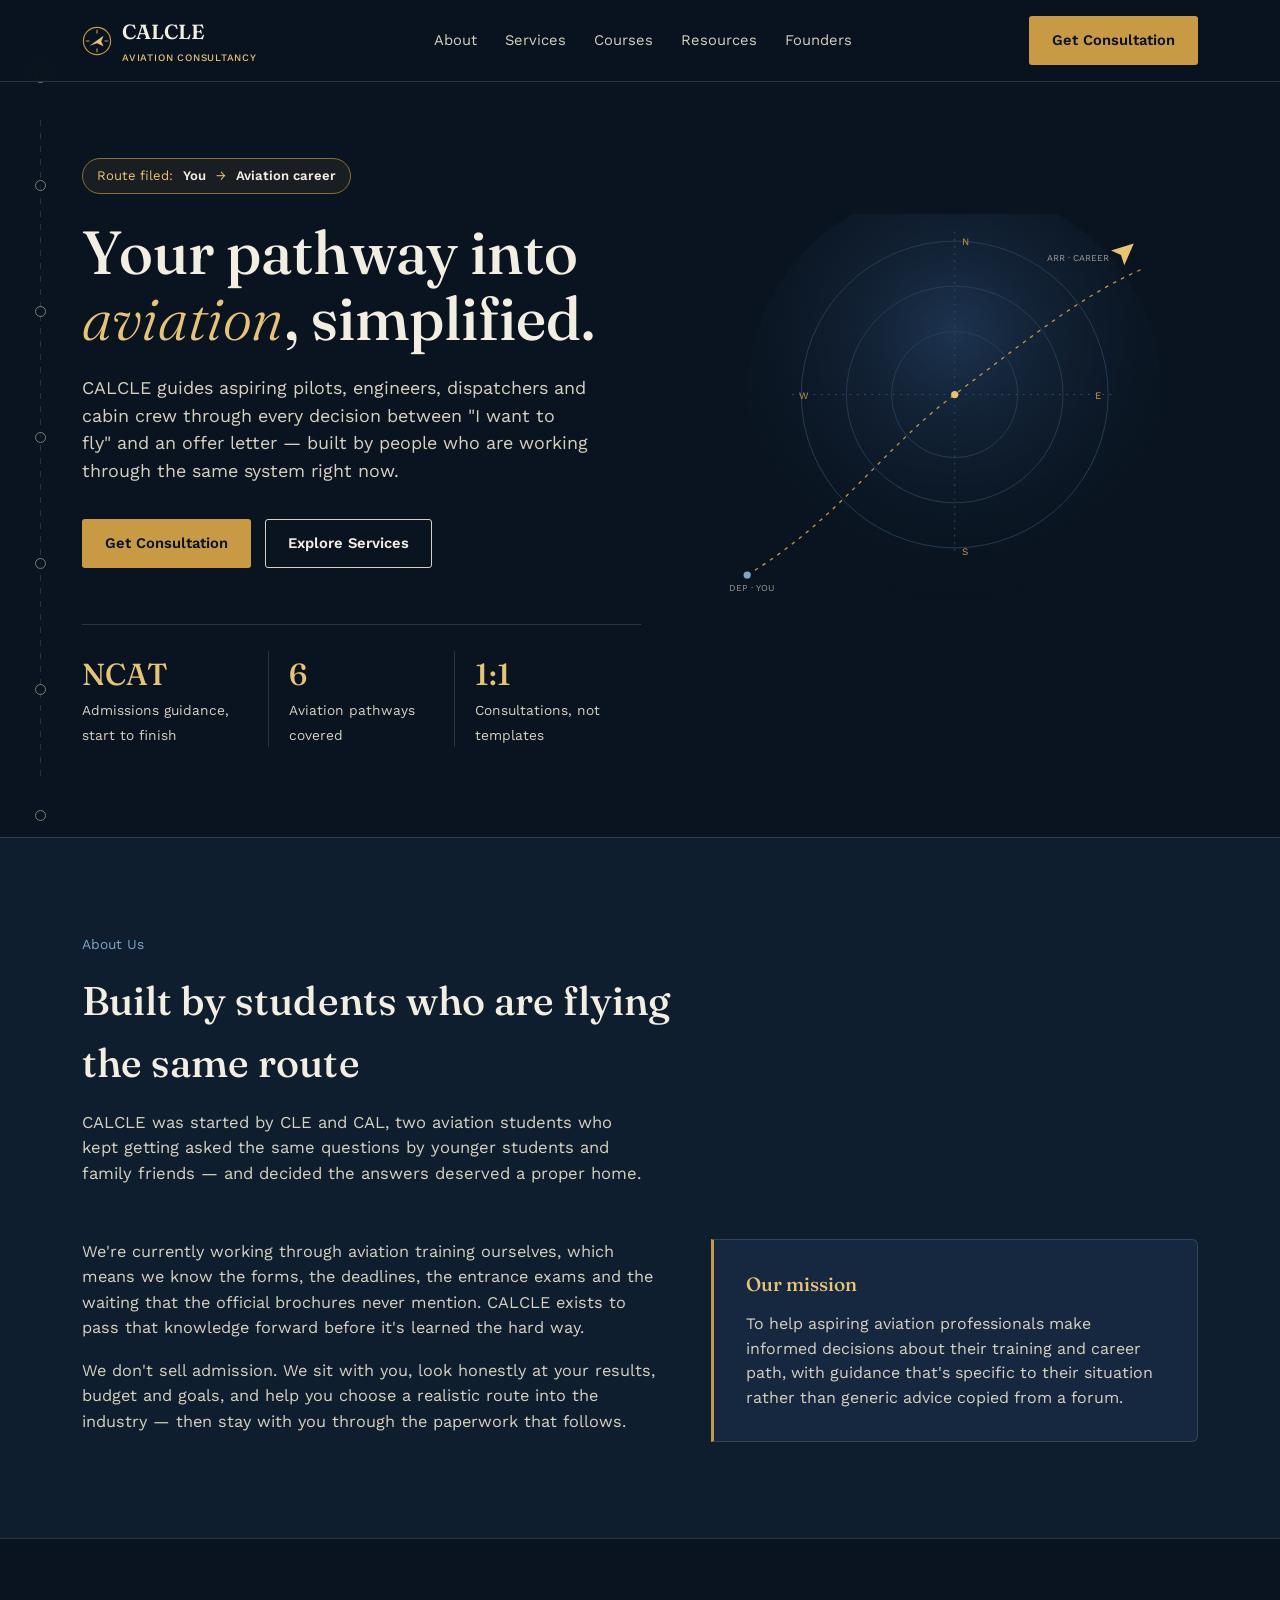
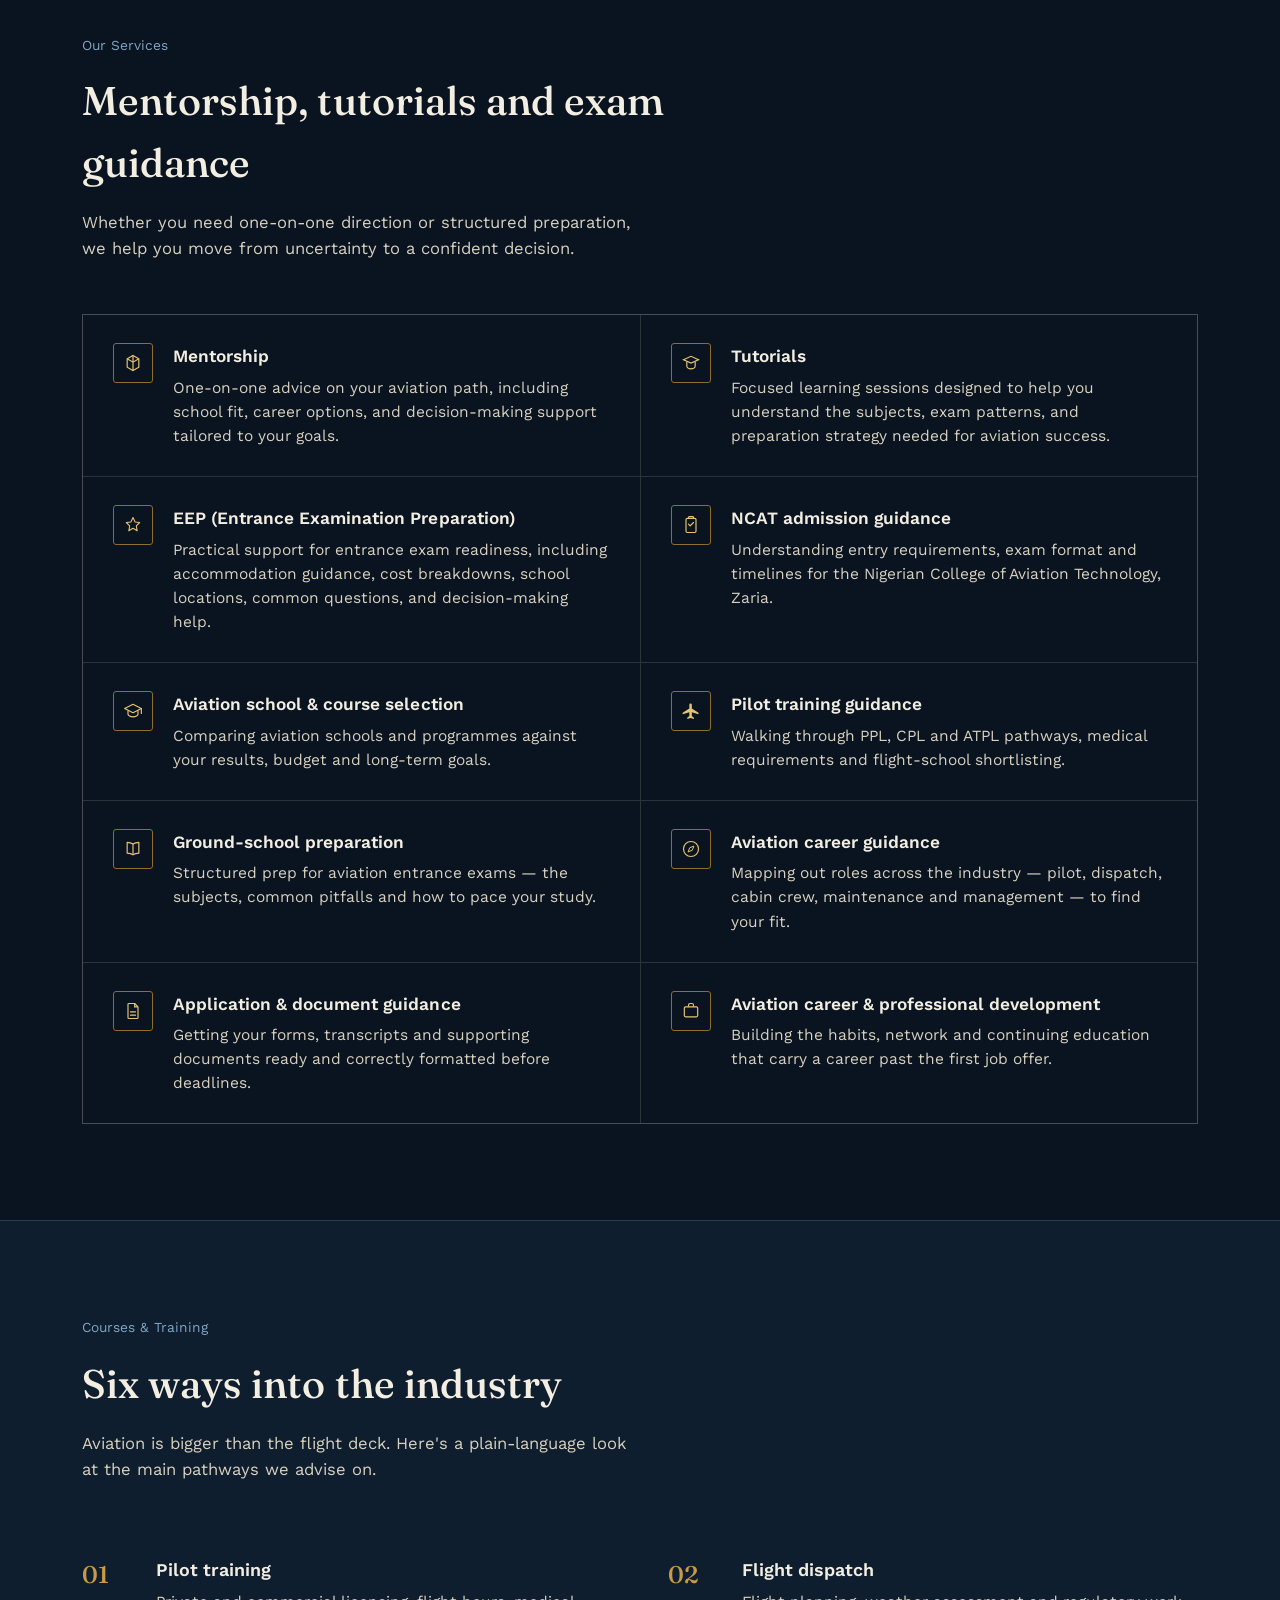
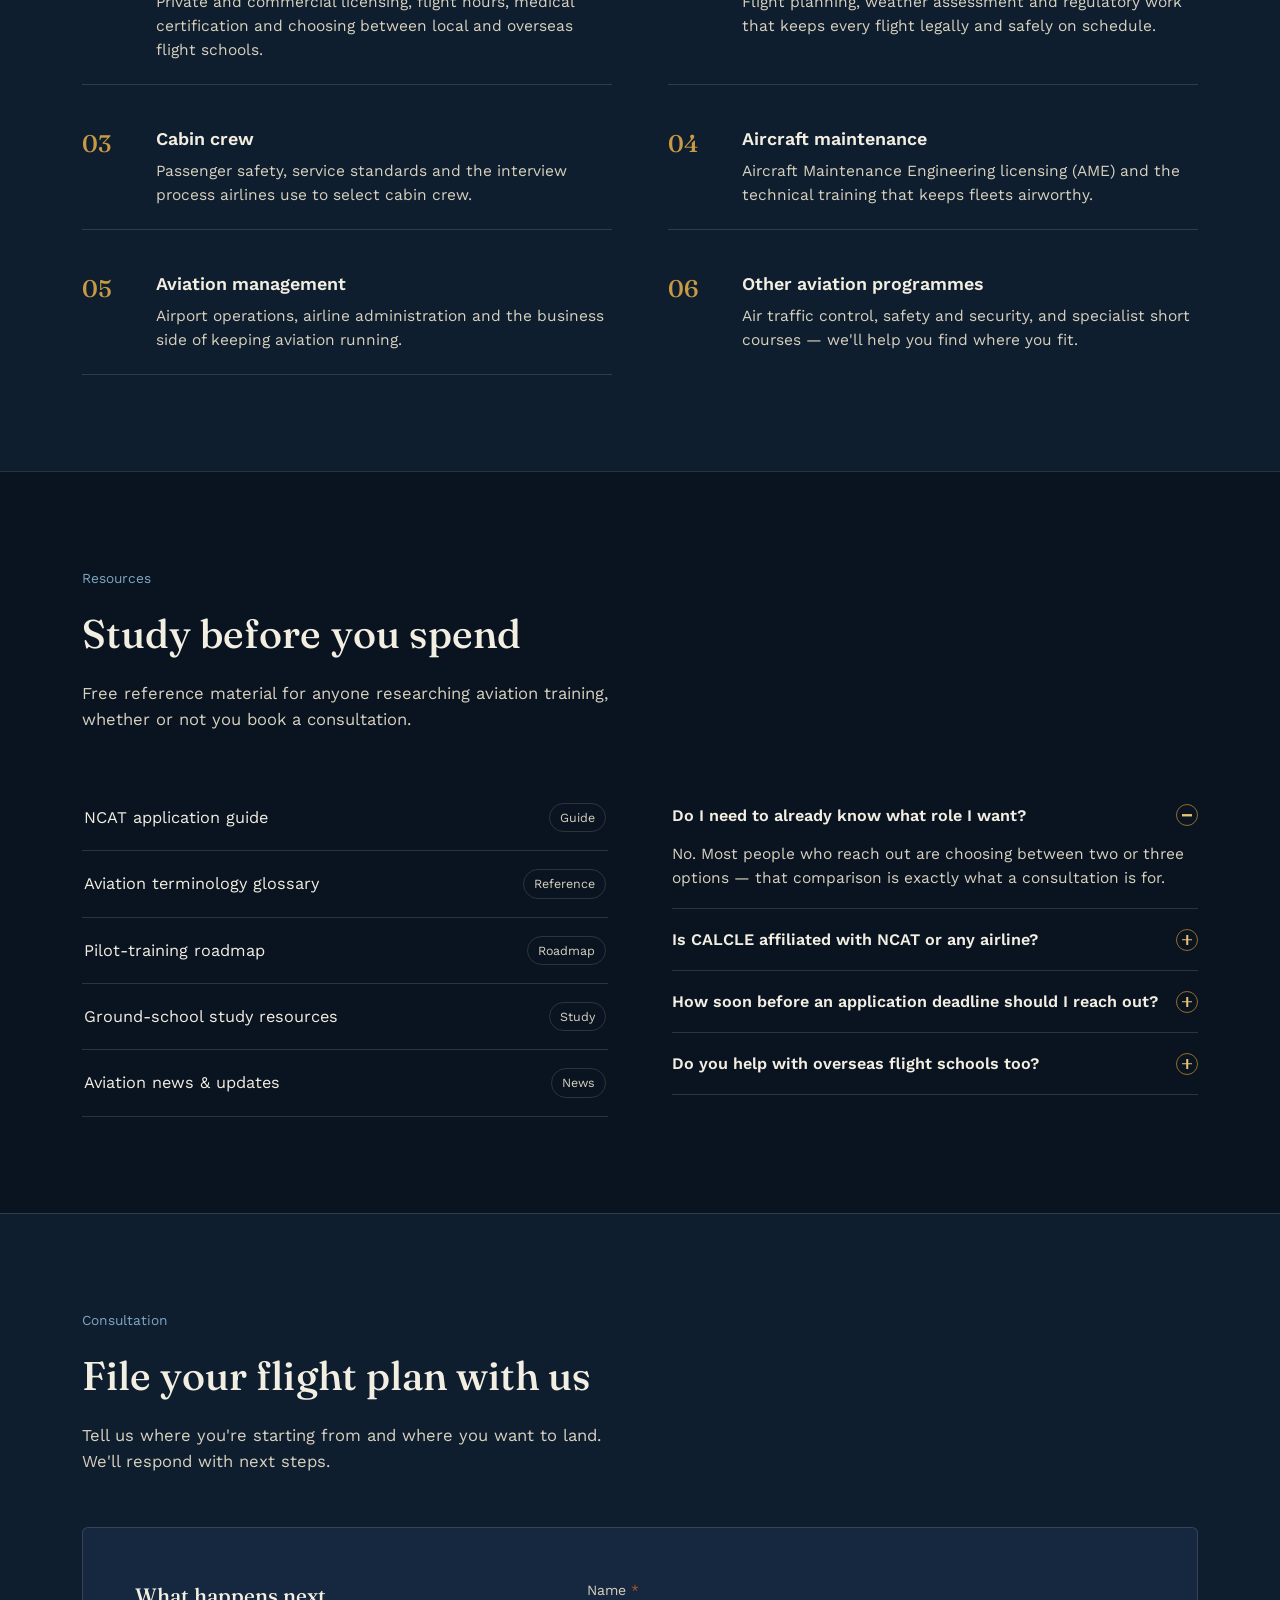
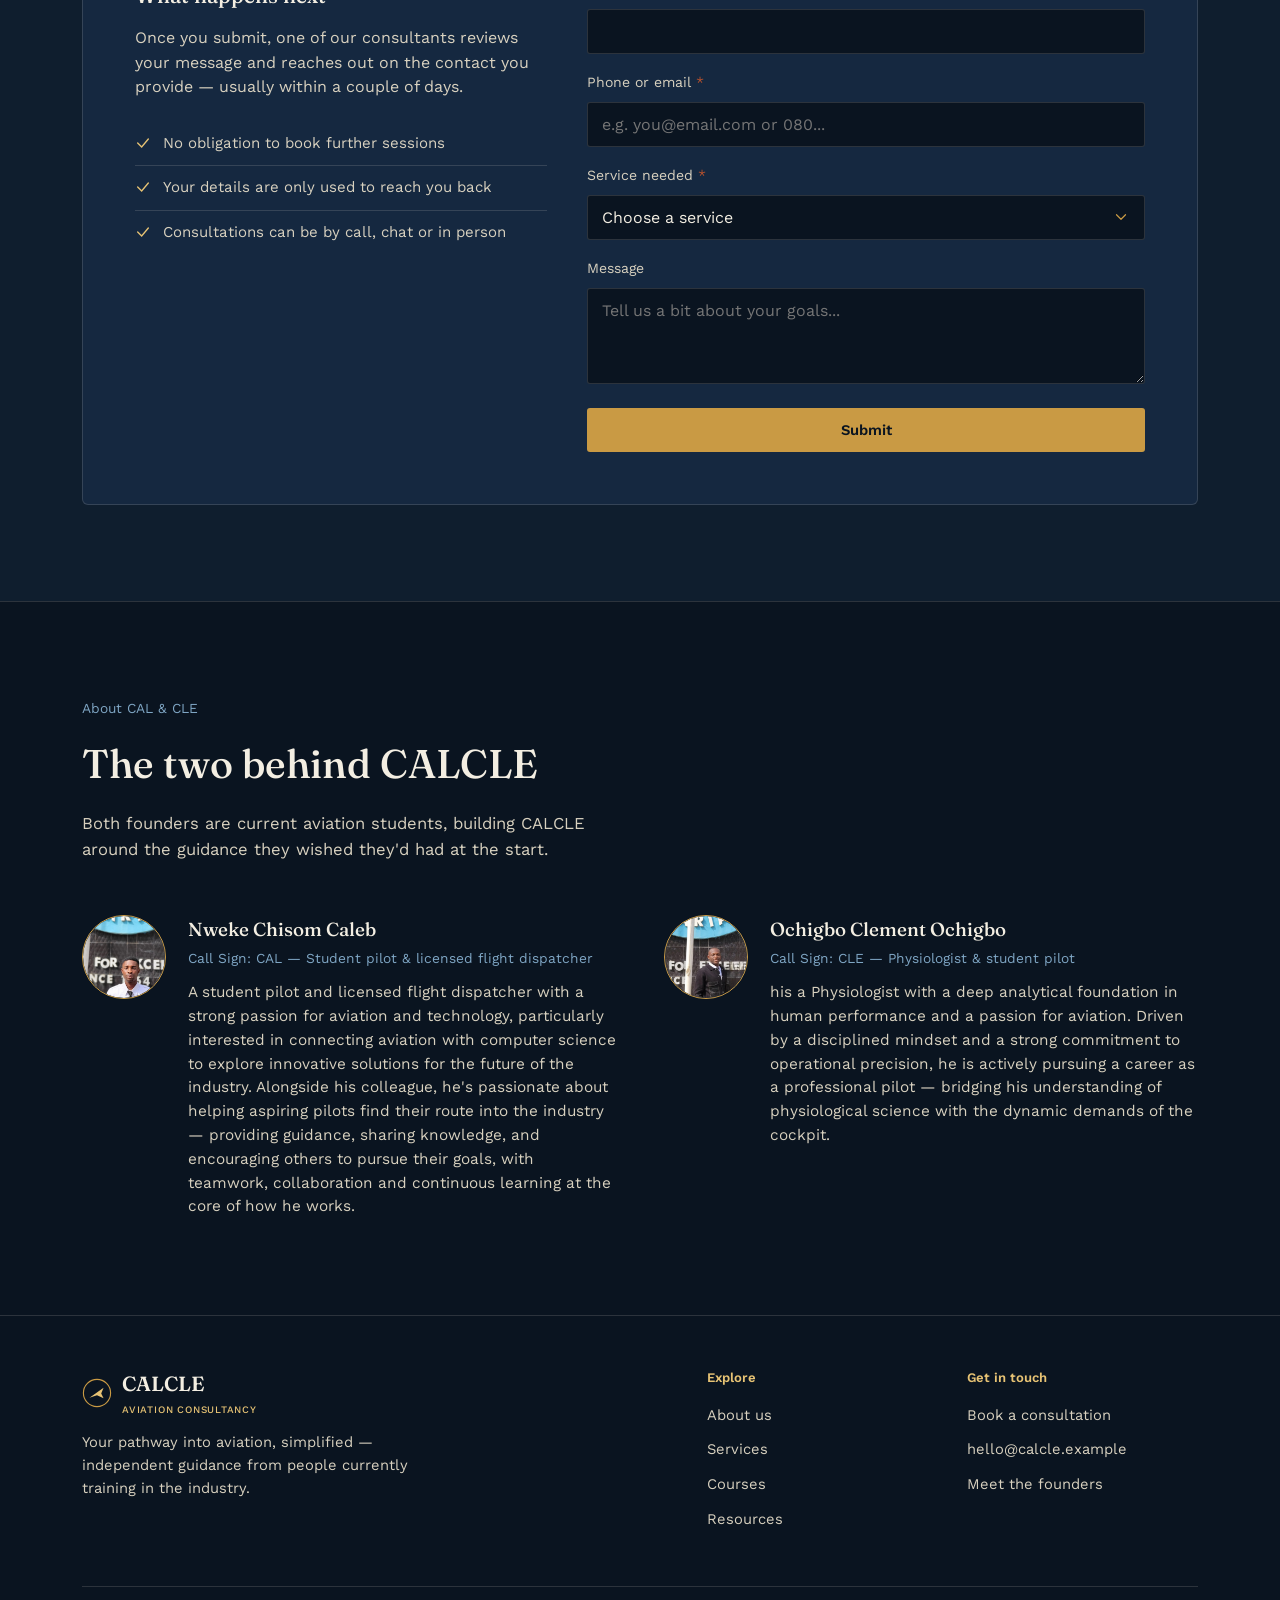
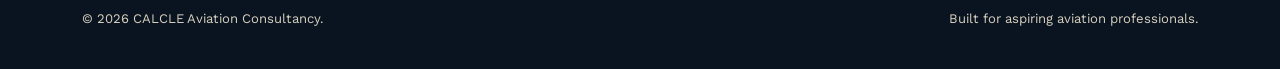
==== commit e9e33228: "updated the names" ====
--- a/index.html
+++ b/index.html
@@ -255,11 +255,11 @@
       <div class="resource-grid">
         <div>
           <ul class="resource-links">
-            <li><a href="#"><span>NCAT application guide</span><span class="tag">Guide</span></a></li>
-            <li><a href="#"><span>Aviation terminology glossary</span><span class="tag">Reference</span></a></li>
-            <li><a href="#"><span>Pilot-training roadmap</span><span class="tag">Roadmap</span></a></li>
-            <li><a href="#"><span>Ground-school study resources</span><span class="tag">Study</span></a></li>
-            <li><a href="#"><span>Aviation news &amp; updates</span><span class="tag">News</span></a></li>
+            <li><a href="https://ncat.gov.ng/hnd-admission-advert_/"><span>NCAT application guide</span><span class="tag">Guide</span></a></li>
+            <li><a href="https://drive.google.com/file/d/1H-XJRvzabcf7M4KH1hH3V3IVxvbq3eIk/view?usp=drive_link"><span>Aviation terminology glossary</span><span class="tag">Reference</span></a></li>
+            <li><a href="https://www.aviation-education.com/pilot-training-roadmap/"><span>Pilot-training roadmap</span><span class="tag">Roadmap</span></a></li>
+            <li><a href="https://www.aviation-education.com/ground-school-resources/"><span>Ground-school study resources</span><span class="tag">Study</span></a></li>
+            <li><a href="https://www.aviation-education.com/aviation-news-updates/"><span>Aviation news &amp; updates</span><span class="tag">News</span></a></li>
           </ul>
         </div>
         <div class="faq">
@@ -364,9 +364,9 @@
         <div class="founder-card">
           <div class="badge badge-photo"><img src="images/founder-cle.jpg" alt="Clement Ochigbo, call sign CLE, co-founder of CALCLE Aviation Consultancy, at the Nigerian College of Aviation Technology, Zaria"></div>
           <div class="founder-copy">
-            <h3>Clement Ochigbo</h3>
-            <span class="role">Call Sign: CLE — Physiologist &amp; aspiring professional pilot</span>
-            <p>A 26-year-old Physiologist from Benue State with a deep analytical foundation in human performance and a passion for aviation. Driven by a disciplined mindset and a strong commitment to operational precision, he is actively pursuing a career as a professional pilot — bridging his understanding of physiological science with the dynamic demands of the cockpit.</p>
+            <h3>Ochigbo Clement Ochigbo</h3>
+            <span class="role">Call Sign: CLE — Physiologist &amp; student pilot</span>
+            <p>his a Physiologist with a deep analytical foundation in human performance and a passion for aviation. Driven by a disciplined mindset and a strong commitment to operational precision, he is actively pursuing a career as a professional pilot — bridging his understanding of physiological science with the dynamic demands of the cockpit.</p>
           </div>
         </div>
       </div>
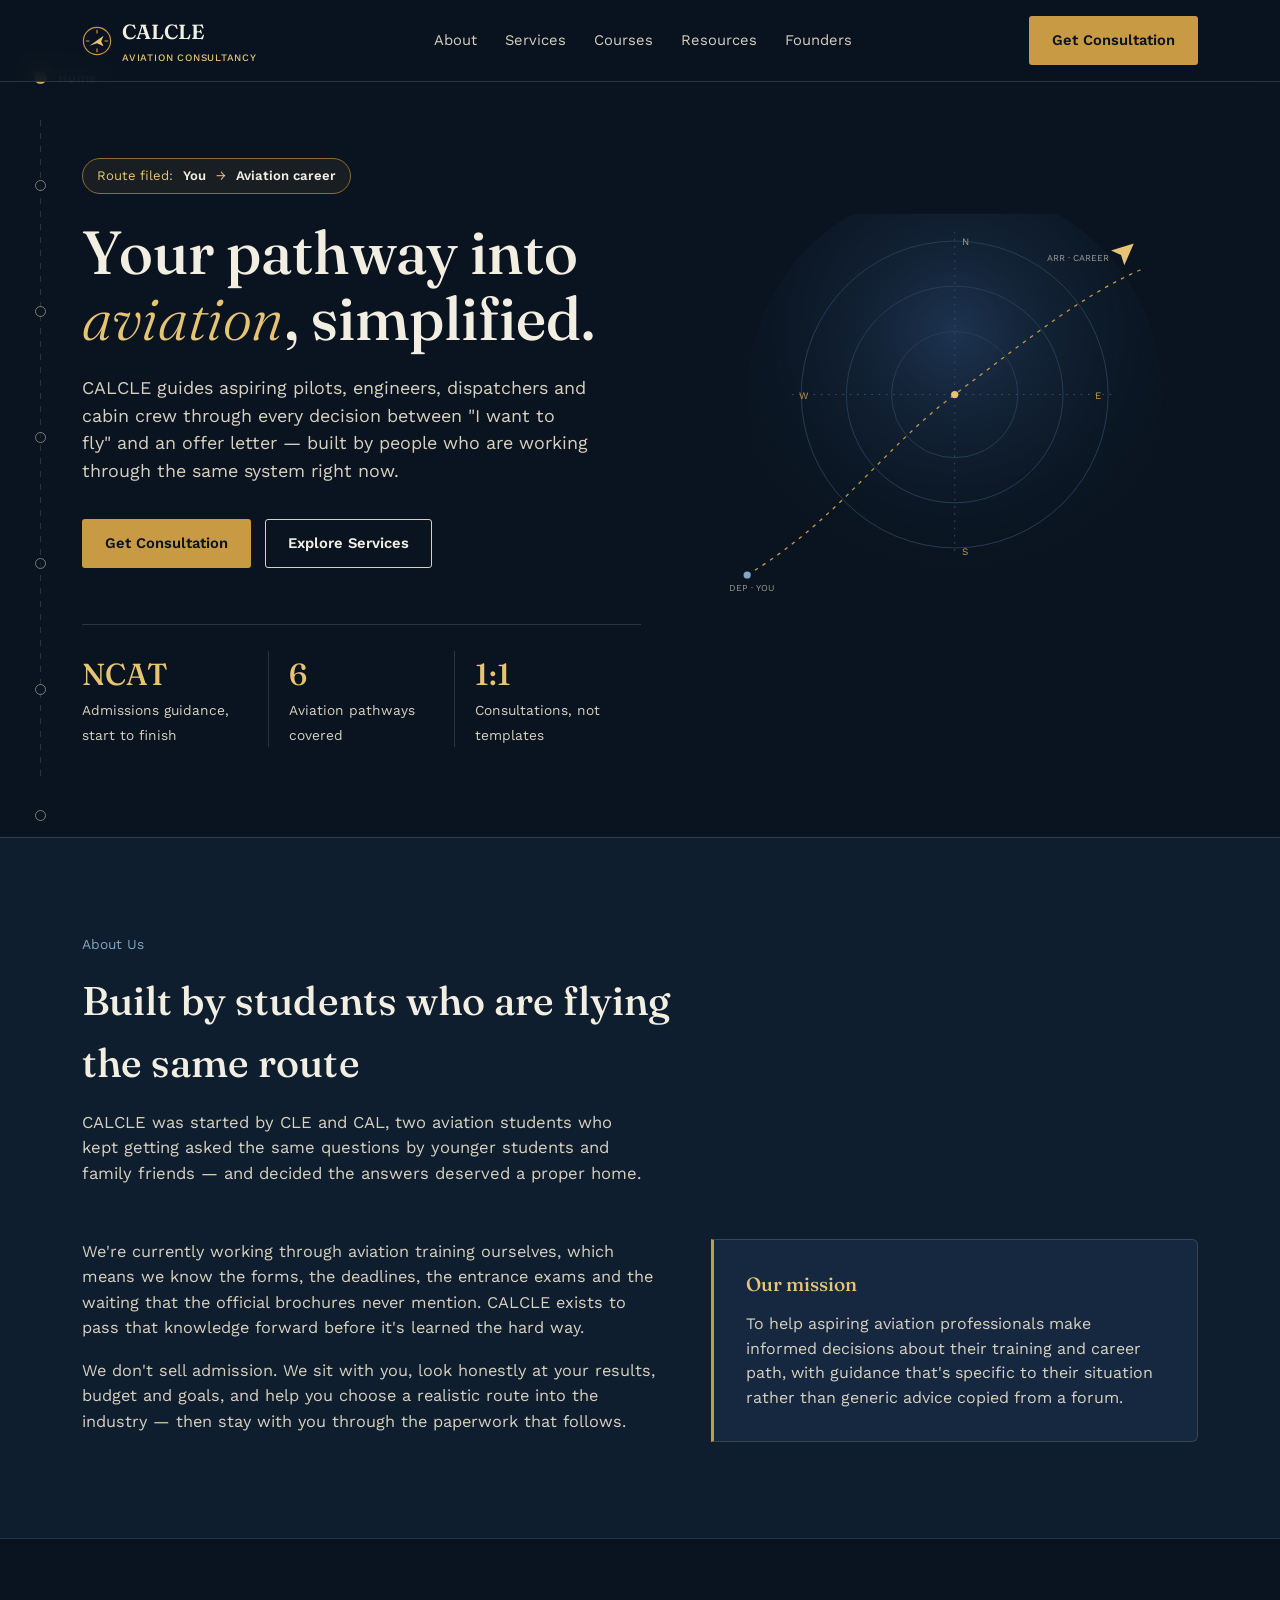
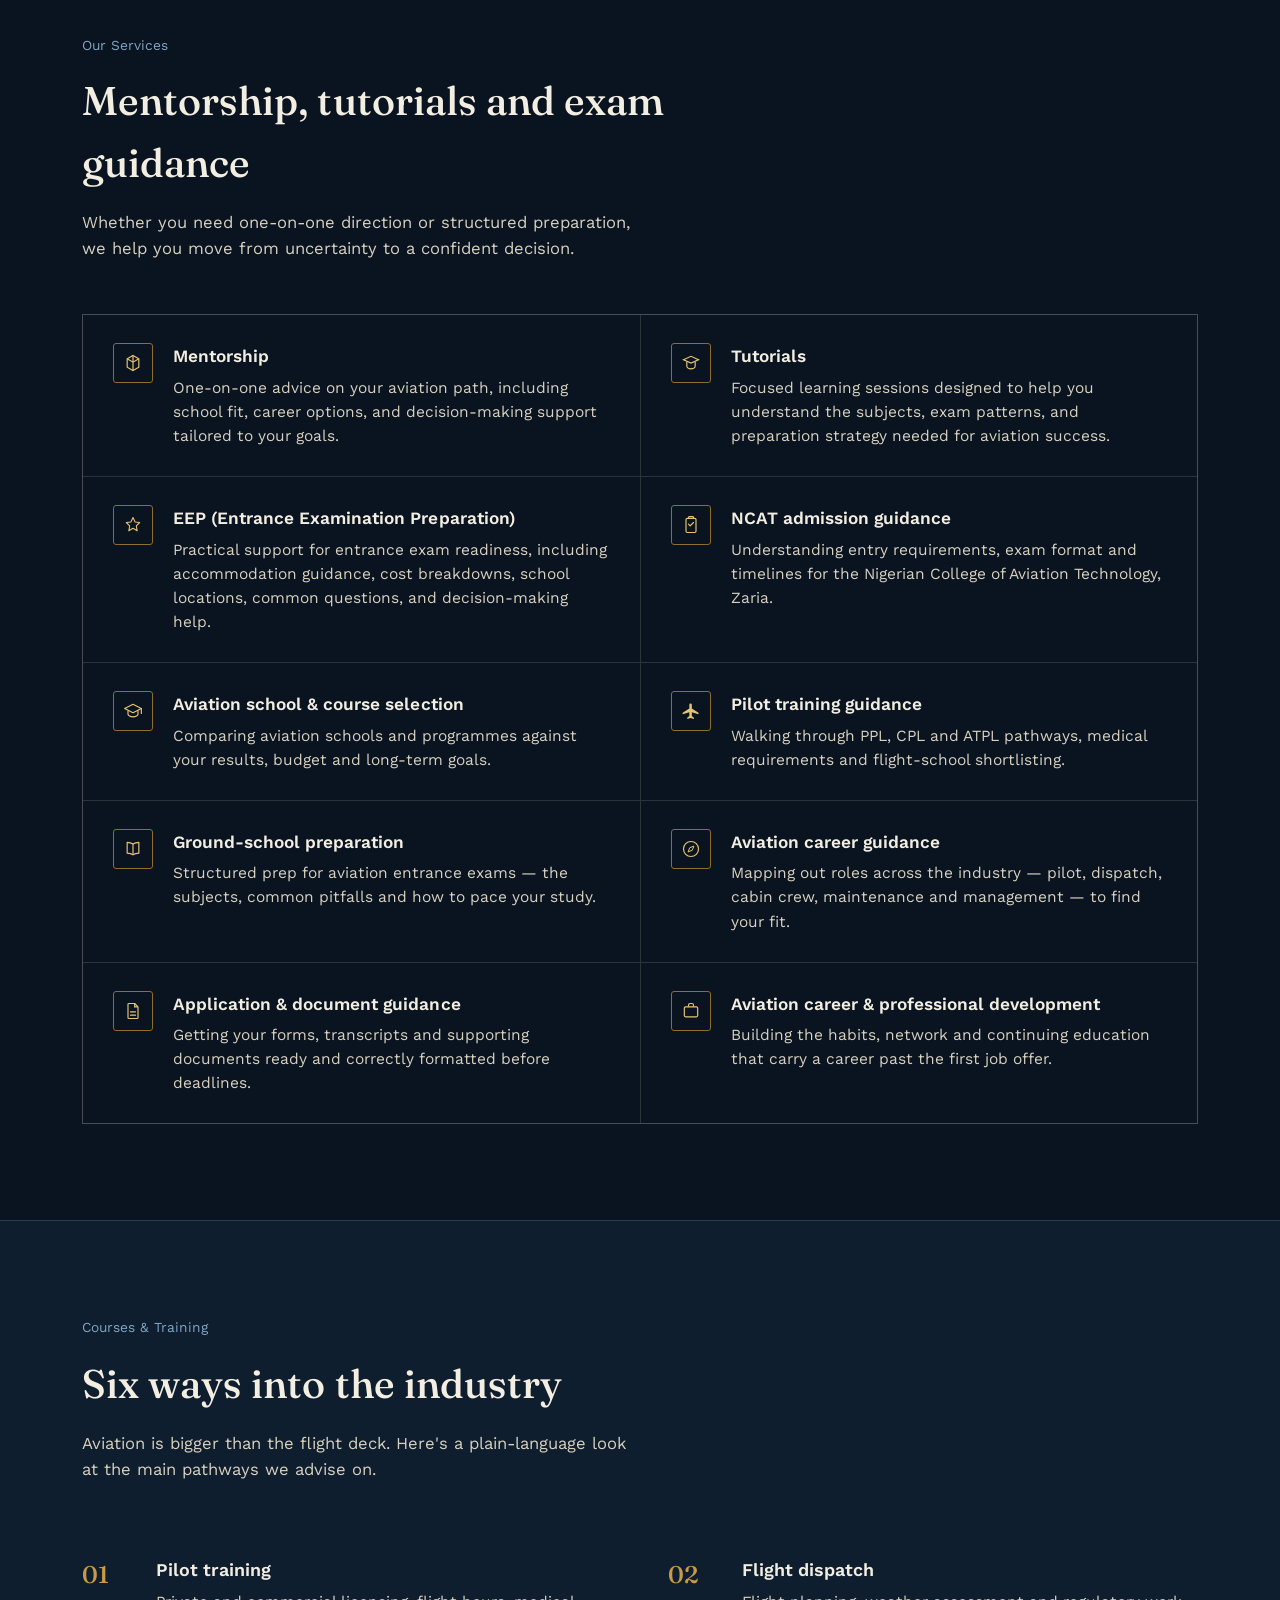
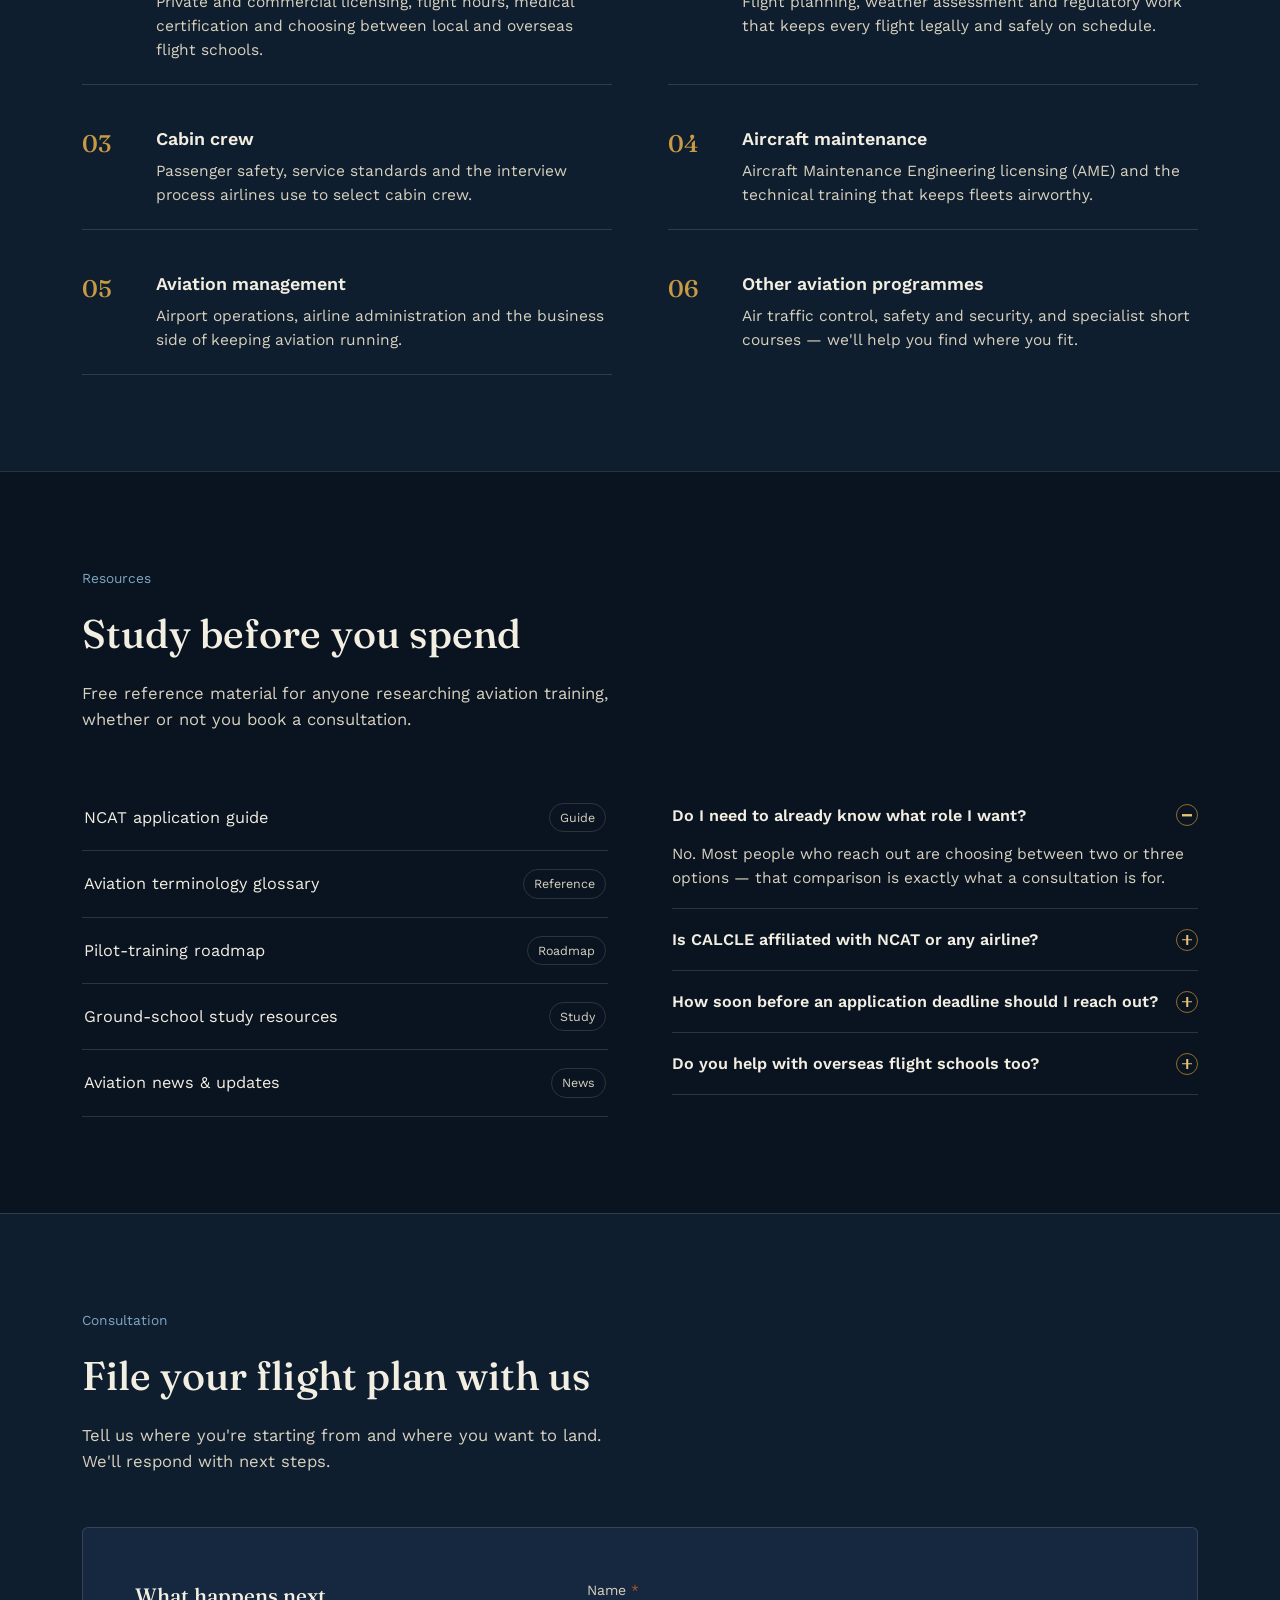
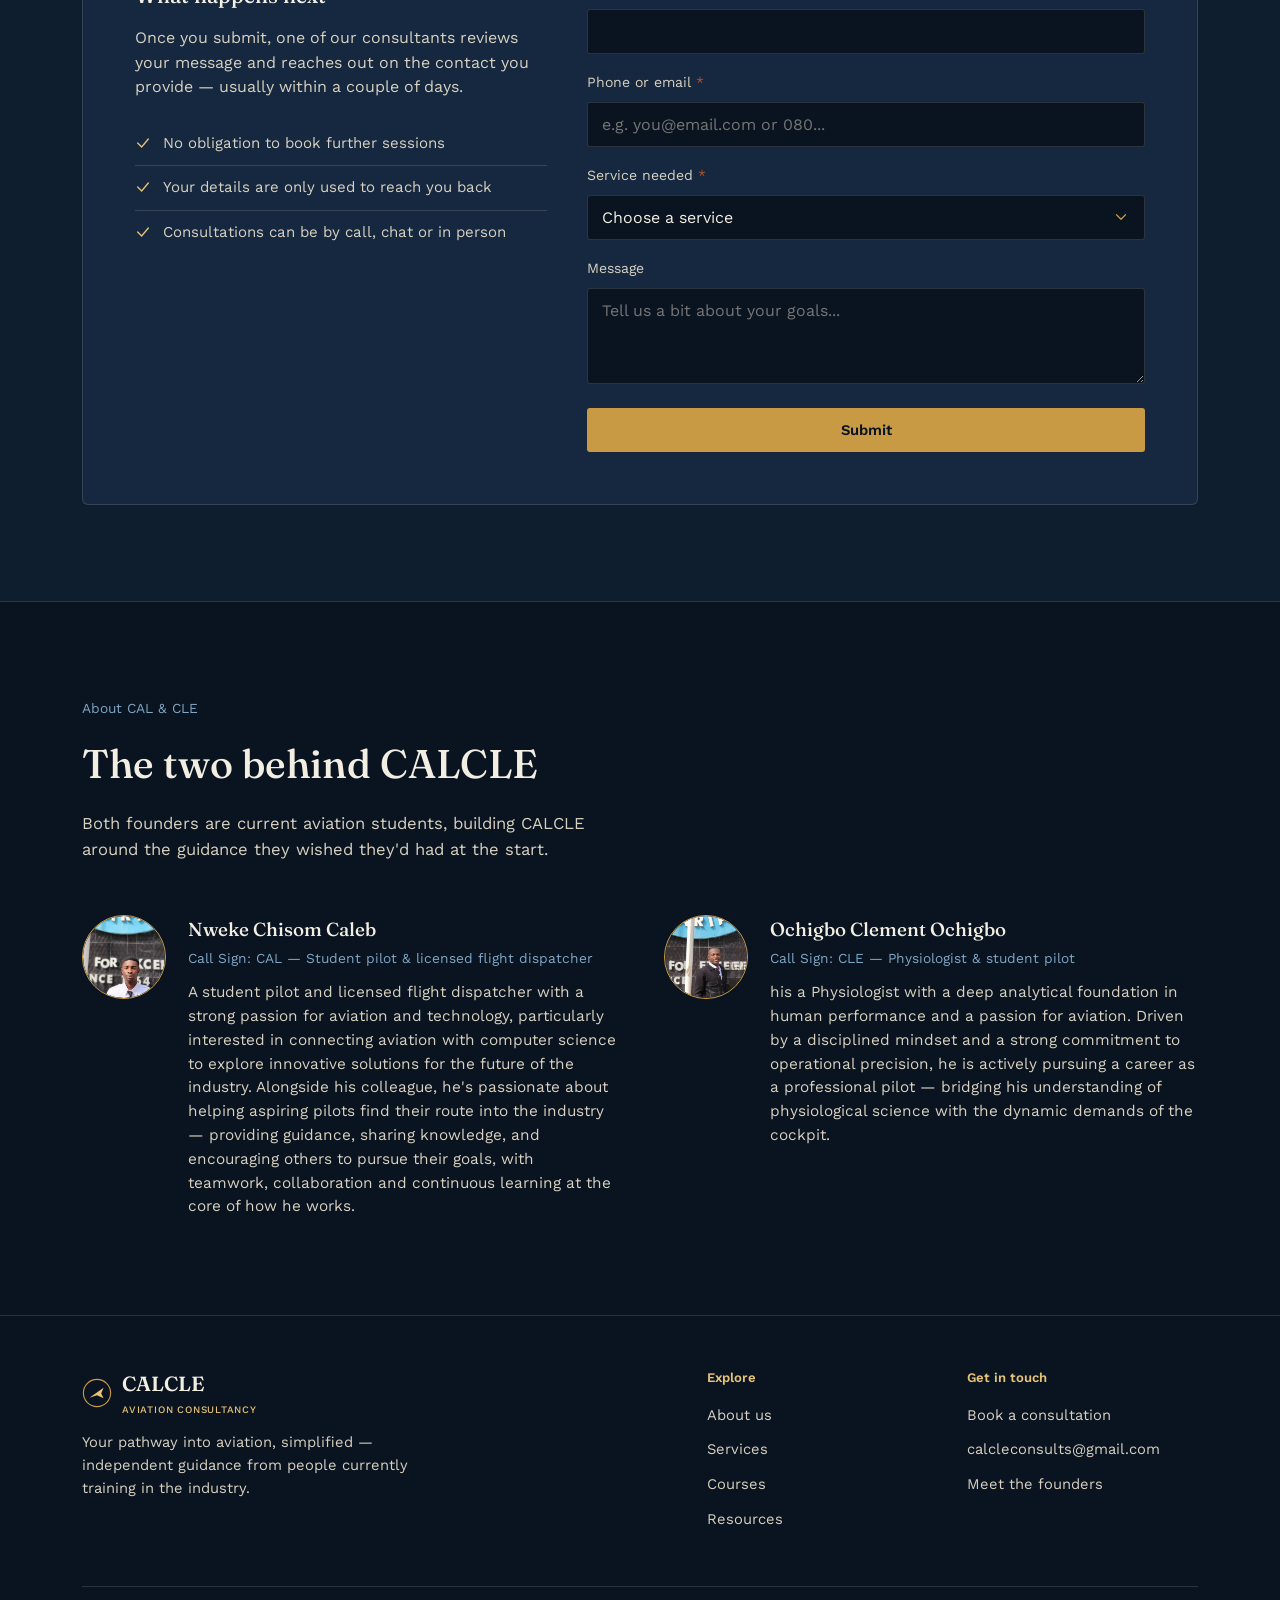
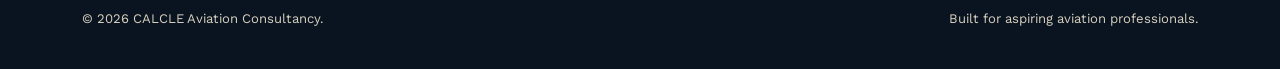
==== commit 9f62162e: "added resoure links" ====
--- a/index.html
+++ b/index.html
@@ -257,9 +257,9 @@
           <ul class="resource-links">
             <li><a href="https://ncat.gov.ng/hnd-admission-advert_/"><span>NCAT application guide</span><span class="tag">Guide</span></a></li>
             <li><a href="https://drive.google.com/file/d/1H-XJRvzabcf7M4KH1hH3V3IVxvbq3eIk/view?usp=drive_link"><span>Aviation terminology glossary</span><span class="tag">Reference</span></a></li>
-            <li><a href="https://www.aviation-education.com/pilot-training-roadmap/"><span>Pilot-training roadmap</span><span class="tag">Roadmap</span></a></li>
-            <li><a href="https://www.aviation-education.com/ground-school-resources/"><span>Ground-school study resources</span><span class="tag">Study</span></a></li>
-            <li><a href="https://www.aviation-education.com/aviation-news-updates/"><span>Aviation news &amp; updates</span><span class="tag">News</span></a></li>
+            <li><a href="https://atpflightschool.com/become-a-pilot/airline-career/how-to-become-a-pilot.html"><span>Pilot-training roadmap</span><span class="tag">Roadmap</span></a></li>
+            <li><a href="https://drive.google.com/file/d/1d86k9g-ge2ovyDnTDIHV9IsReFmxKl2_/view"><span>Ground-school study resources</span><span class="tag">Study</span></a></li>
+            <li><a href="https://ncat.gov.ng/"><span>Aviation news &amp; updates</span><span class="tag">News</span></a></li>
           </ul>
         </div>
         <div class="faq">
@@ -302,7 +302,7 @@
             <li><svg viewBox="0 0 24 24" fill="none"><path d="M4 12l6 6L20 6" stroke="currentColor" stroke-width="2" stroke-linecap="round"/></svg> Consultations can be by call, chat or in person</li>
           </ul>
         </div>
-        <form class="consult-form" id="consultForm" action="https://formspree.io/f/YOUR_FORM_ID" method="POST" novalidate>
+        <form class="consult-form" id="consultForm" action="https://formspree.io/f/mljezwkb" method="POST" novalidate>
           <input type="hidden" name="_subject" value="New consultation request — CALCLE Aviation">
           <input type="text" name="_gotcha" style="display:none" tabindex="-1" autocomplete="off">
           <div class="field" id="field-name">
@@ -402,7 +402,7 @@
           <h4>Get in touch</h4>
           <ul>
             <li><a href="#consultation">Book a consultation</a></li>
-            <li><a href="mailto:hello@calcle.example">hello@calcle.example</a></li>
+            <li><a href="mailto:calcleconsults@gmail.com">calcleconsults@gmail.com</a></li>
             <li><a href="#founders">Meet the founders</a></li>
           </ul>
         </div>
@@ -415,7 +415,7 @@
   </div>
 </footer>
 
-<script src="script.js"></script>
+<script src="scripts.js"></script>
 
 </body>
 </html>
